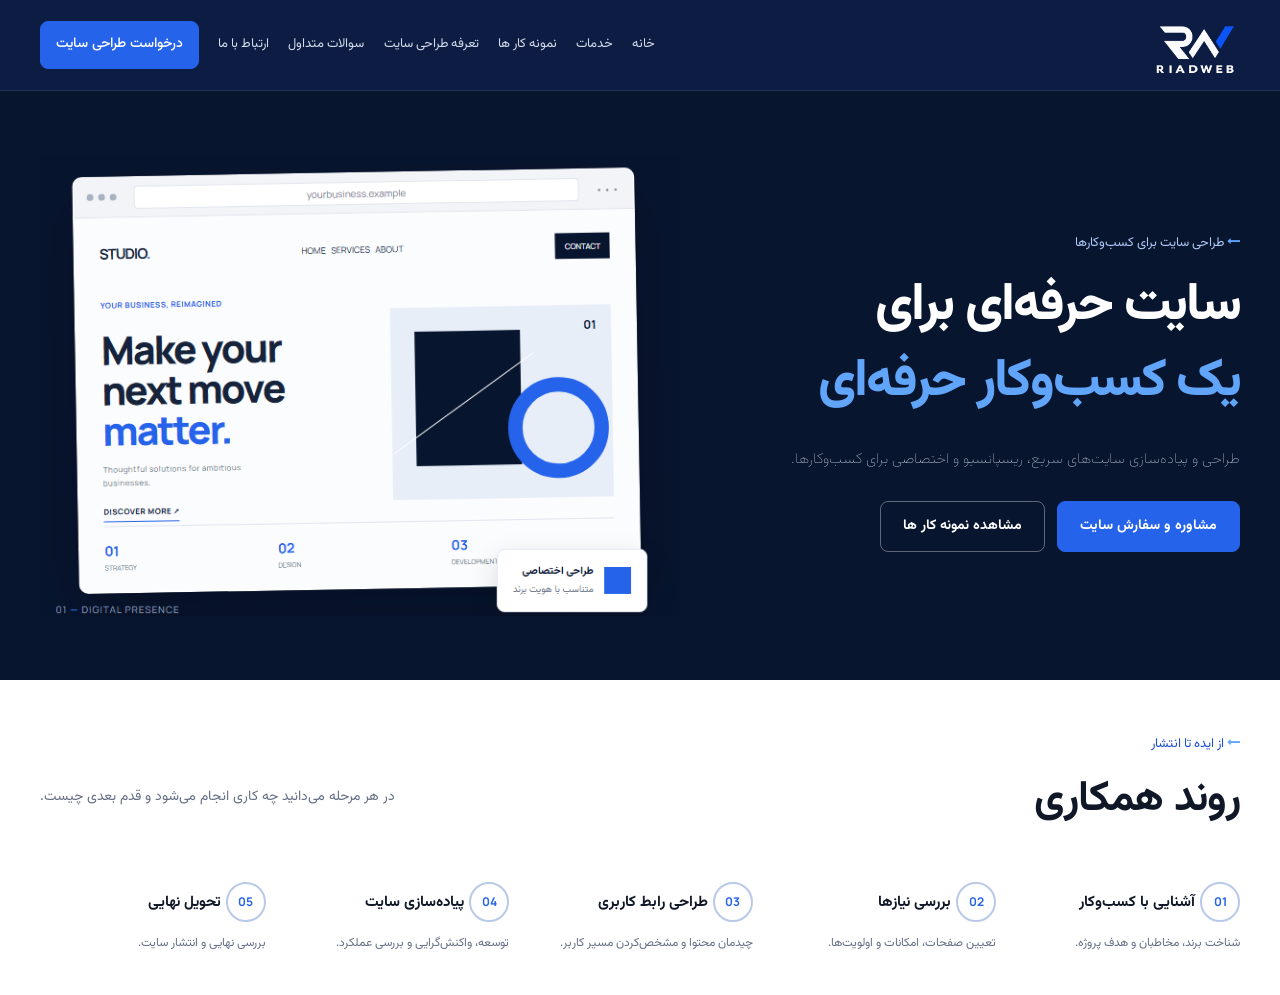
==== index.html @ d33c0766 "update project" ====
<!DOCTYPE html>
<html lang="fa" dir="rtl">

<head>
    <meta charset="UTF-8">
    <meta name="viewport" content="width=device-width, initial-scale=1.0">
    <meta name="theme-color" content="#08152F">
    <link rel="icon" type="image/png" href="images/LogoRiad.png">
    <title>طراحی سایت برای کسب‌وکارها | RIADWEB</title>
    <meta name="description"
        content="RIADWEB خدمات طراحی و پیاده‌سازی سایت‌های حرفه‌ای، سریع و ریسپانسیو برای کسب‌وکارها، متخصصان و برندهای محلی ارائه می‌دهد.">
    <meta name="robots" content="index,follow">
    <!-- <link rel="canonical" href="https://riadweb.ir/"> -->
    <meta property="og:type" content="website">
    <meta property="og:title" content="RIADWEB | طراحی سایت برای کسب‌وکارها">
    <meta property="og:description" content="سایت حرفه‌ای برای یک کسب‌وکار حرفه‌ای.">
    <!-- <meta property="og:url" content="https://riadweb.ir/"> -->
    <!-- icon -->
    <link rel="stylesheet" href="https://cdnjs.cloudflare.com/ajax/libs/font-awesome/4.7.0/css/font-awesome.min.css">
    <!-- font -->
    <link rel="preconnect" href="https://fonts.googleapis.com">
    <link rel="preconnect" href="https://fonts.gstatic.com" crossorigin>
    <link
        href="https://fonts.googleapis.com/css2?family=Manrope:wght@400;500;600;700;800&family=Vazirmatn:wght@400;500;600;700;800&display=swap"
        rel="stylesheet">

    <!-- local file -->
    <link rel="stylesheet" href="styles/style.css">
    <script src="js/script.js" defer></script>
</head>

<body>
    <!-- Start Header Section -->
    <header class="header">
        <section class="container header-inner">
            <article class="brand">
                <a href="#home">
                    <img src="images/LogoRiad.png" alt="لوگوی ریادوب">
                </a>
            </article>
            <button class="menu-toggle" type="button" aria-controls="primary-nav" aria-label="باز کردن منو"
                aria-expanded="true">
                <i class="fa fa-navicon"></i>
            </button>
            <nav class="primary-nav" id="primary-nav" aria-label="ناوبری اصلی">
                <a href="#home">خانه</a>
                <a href="#services">خدمات</a>
                <a href="#portfolio">نمونه کار ها</a>
                <a href="#plans">تعرفه طراحی سایت</a>
                <a href="#faq">سوالات متداول</a>
                <a href="#contact">ارتباط با ما</a>
                <a class="btn btn-primary" href="">درخواست طراحی سایت</a>
            </nav>
        </section>
    </header>
    <!-- End Header Section -->
    <!-- Start Main -->
    <main>
        <!-- Start Hero Section -->
        <section class="hero" id="home">
            <div class="container">
                <div class="hero-text">
                    <!-- eyebrow -->
                    <P class="eyebrow">
                        <i class="fa fa-long-arrow-left"></i>
                        طراحی سایت برای کسب‌وکارها
                    </P>
                    <h1>
                        سایت حرفه‌ای برای<br />
                        <span>یک کسب‌وکار حرفه‌ای</span>
                    </h1>
                    <h5>طراحی و پیاده‌سازی سایت‌های سریع، ریسپانسیو و اختصاصی برای کسب‌وکارها.</h5>
                    <div class="hero-btn">
                        <a href="" class="btn btn-primary">مشاوره و سفارش سایت</a>
                        <a href="" class="btn btn-outline">مشاهده نمونه کار ها</a>
                    </div>
                </div>
                <div class="hero-img">
                    <img src="images/simple_web.png" alt="نمونه صفحه وب">
                </div>
            </div>
        </section>
        <!-- End Hero Section -->
        <!-- Start Process Section -->
        <section class="process">
            <div class="container">
                <div class="section-heading">
                    <div>
                        <!-- eyebrow -->
                        <P class="eyebrow eyebrow-dark">
                            <i class="fa fa-long-arrow-left"></i>
                            از ایده تا انتشار
                        </P>
                        <h2>روند همکاری</h2>
                    </div>
                    <p>در هر مرحله می‌دانید چه کاری انجام می‌شود و قدم بعدی چیست.</p>
                </div>
                <ol class="process-list">
                    <li>
                        <div>
                            <span class="process-number">01</span>
                            <h3>آشنایی با کسب‌وکار</h3>
                        </div>
                        <p>شناخت برند، مخاطبان و هدف پروژه.</p>
                    </li>
                    <li>
                        <div>
                            <span class="process-number">02</span>
                            <h3>بررسی نیازها</h3>
                        </div>
                        <p>تعیین صفحات، امکانات و اولویت‌ها.</p>
                    </li>
                    <li>
                        <div>
                            <span class="process-number">03</span>
                            <h3>طراحی رابط کاربری</h3>
                        </div>
                        <p>چیدمان محتوا و مشخص‌کردن مسیر کاربر.</p>
                    </li>
                    <li>
                        <div>
                            <span class="process-number">04</span>
                            <h3>پیاده‌سازی سایت</h3>
                        </div>
                        <p>توسعه، واکنش‌گرایی و بررسی عملکرد.</p>
                    </li>
                    <li>
                        <div>
                            <span class="process-number">05</span>
                            <h3>تحویل نهایی</h3>
                        </div>
                        <p>بررسی نهایی و انتشار سایت.</p>
                    </li>
                </ol>
            </div>
        </section>
        <!-- End Process Section -->
    </main>
    <!-- End Main -->
</body>

</html>
---- styles/style.css ----
:root {
  --navy: #08152f;
  --navy-2: #0d1c42;
  --blue: #2563eb;
  --light-blue: #60a5fa;
  --dark-blue: #1d4ed8;
  --white: #ffffff;
  --text: #101828;
  --muted: #667085;
  --surface: #f6f8fc;
  --border-light: 1px solid rgba(255, 255, 255, 0.1);
  --radius-sm: 8px;
  --radius-md: 12px;
  --radius-lg: 16px;
  --space-1: 8px;
  --space-2: 16px;
  --space-3: 24px;
  --space-4: 32px;
  --space-5: 40px;
  --space-6: 48px;
  --space-7: 64px;
  --space-8: 80px;
  --container: 1200px;
  --font-fa: "Vazirmatn", Tahoma, sans-serif;
  --font-en: "Manrope", Arial, sans-serif;
}
* {
  box-sizing: border-box;
}
html {
  scroll-behavior: smooth;
  scroll-padding-top: 96px;
}
body {
  margin: 0;
  font-family: var(--font-fa);
  color: var(--text);
  background-color: var(--white);
  line-height: 1.8;
  -webkit-font-smoothing: antialiased;
}
button,
input,
textarea {
  font-family: var(--font-fa);
}
a {
  color: inherit;
  text-decoration: none;
}
.container {
  width: min(var(--container), calc(100% - 48px));
  margin-inline: auto;
}
.btn {
  display: inline-flex;
  align-items: center;
  justify-content: center;
  gap: 12px;
  padding: 12px 22px;
  font-size: 14px;
  font-weight: 700;
  border-radius: var(--radius-sm);

  cursor: pointer;
  transition: 0.2s ease;
}
.btn-primary {
  border: 1px solid var(--blue);
  background: var(--blue);
  color: var(--white);
}
.btn:hover {
  background: var(--dark-blue);
  border-color: var(--light-blue);
}
.btn-outline {
  color: white;
  background: transparent;
  border: 1px solid rgba(255, 255, 255, 0.35);
}
.btn-outline:hover {
  background: rgba(255, 255, 255, 0.08);
  border-color: var(--light-blue);
}
.eyebrow {
  color: #afc7f5;
  font-size: 13px;
}
.eyebrow-dark {
  color: var(--dark-blue);
}
.eyebrow i {
  color: var(--light-blue);
}
.section-heading {
  display: flex;
  flex-direction: column;

  align-items: flex-start;
  gap: 14px;
  margin-bottom: 30px;
}
.section-heading h2 {
  margin: 0;
  font-size: 32px;
  line-height: 1.5;
  letter-spacing: -0.7px;
}
.section-heading > p {
  font-size: 14px;
  padding: 0 0 7px;
  color: var(--muted);
  line-height: 2;
}

/* Start Header */
.header {
  width: 100%;
  position: sticky;
  top: 0;
  z-index: 1000;
  background-color: var(--navy-2);
  color: var(--white);
  backdrop-filter: blur(20px);
  min-height: 64px;
  text-align: center;
  border-bottom: var(--border-light);
}
.header-inner {
  min-height: inherit;
  display: flex;
  justify-content: space-between;
  align-items: center;
}
.brand img {
  display: block;
  max-height: 60px;
  width: auto;
}
.header-inner .btn {
  display: none;
}
.primary-nav {
  display: none;
  color: #d3dcec;
  font-size: 14px;
}

/* toggle btn */
.menu-toggle {
  background: transparent;
  border: none;
  color: var(--surface);
  cursor: pointer;
  font-size: 18px;
  transition: 0.2s ease;
}
.menu-toggle:hover {
  color: var(--light-blue);
}
/* End Header */

/* Start Hero */
.hero {
  background-color: var(--navy);
  overflow: hidden;
  padding: 40px 0;
}
.hero .container {
  display: block;
}
.hero-img img {
  display: none;
}
.hero-text {
  width: 100%;
  margin: auto;
}
.hero-text h1 {
  margin: 0;
  font-size: clamp(28px, 4.1vw, 60px);
  color: var(--white);
  line-height: 1.45;
  letter-spacing: -1.7px;
  font-weight: 800;
}
.hero-text h1 span {
  color: var(--light-blue);
}

.hero-text h5 {
  color: #d3dcec;
  font-weight: 100;
  font-size: 15px;
  line-height: 2;
}

.hero-btn {
  display: flex;
  flex-direction: column;
  width: 100%;
}
.hero-btn a {
  width: 100%;
  margin: 5px 0;
}
/* End Hero */

/* Start Process */
.process {
  padding: 40px 0;
}
.process-list {
  list-style: none;
  display: grid;
  margin: 0;
  padding: 0;
  grid-template-columns: 1fr;
  gap: 0;
}
.process-list li div{
  display: flex;
  align-items: baseline;
}
.process-list h3 {
  margin-right: 5px;
  font-size: 15px;
}
.process-list p {
  font-size: 12px;
  color: var(--muted);
  line-height: 2;
  margin: 0;
}
.process-number {
  display: grid;
  place-items: center;
  width: 40px;
  height: 40px;
  border: 2px solid #b9c9e8;
  color: var(--blue);
  font: 700 12px var(--font-en);
  background-color: var(--white);
  border-radius: 100%;
}

/* End Process */

/* Media */
@media (max-width: 767px) {
  .show-menu {
    position: absolute;
    display: flex;
    flex-direction: column;
    text-align: right;
    width: 100%;
    top: 100%;
    right: 0;
    background-color: var(--navy-2);
  }

  .show-menu a {
    border-bottom: var(--border-light);
    width: 100%;
    padding: 10px 20px;
  }
}
/* Small devices (portrait tablets and large phones, 600px and up) */
@media only screen and (min-width: 600px) {
  .section-heading {
    flex-direction: row;
    justify-content: space-between;
    align-items: end;
    gap: 40px;
    margin-bottom: 42px;
  }
  .section-heading h2 {
    font-size: clamp(30px, 3.3vw, 44px);
  }
  .header {
    min-height: 90px;
  }
  .brand img {
    max-height: 90px;
  }
  /* Hero */
  .hero .container {
    display: flex;
    flex-direction: column;
    justify-content: space-between;
    align-items: center;
  }
  .hero-text h1 {
    font-size: clamp(38px, 4.1vw, 60px);
  }
  /* Process */
  .process-list {
    grid-template-columns: repeat(2, 1fr);
    gap: 14px;
  }
}

/* Medium devices (landscape tablets, 768px and up) */
@media only screen and (min-width: 768px) {
  .menu-toggle {
    display: none;
  }
  .primary-nav {
    display: flex;
    align-items: center;
    position: static;
    gap: clamp(10px, 1.5vw, 28px);
    font-size: 13px;
  }
  .primary-nav a:hover {
    color: var(--white);
  }
  .header-inner .btn {
    display: inline;
    padding: 10px 15px;
    font-size: 14px;
    font-weight: 500;
    gap: 0;
  }
  /* Hero */
  .hero {
    padding: 64px 0;
  }
  .hero .container {
    display: flex;
    flex-direction: row;
    justify-content: space-between;
    align-items: center;
  }
  .hero-img img {
    display: flex;
    width: 50vw;
    margin: auto auto;
  }
  .hero-btn {
    display: flex;
    flex-direction: row;
    flex-wrap: nowrap;
    align-items: center;
    gap: 12px;
    width: fit-content;
  }
  .hero-btn a {
    margin: auto;
    white-space: nowrap;
  }
  /* Process */
  .process-list {
    grid-template-columns: repeat(3, 1fr);
    gap: 16px;
  }
}

/* Large devices (laptops/desktops, 992px and up) */
@media only screen and (min-width: 992px) {
    /* Process */
  .process-list {
    grid-template-columns: repeat(5, 1fr);
    gap: 18px;
  }
}

/* Extra large devices (large laptops and desktops, 1200px and up) */
@media only screen and (min-width: 1200px) {
}
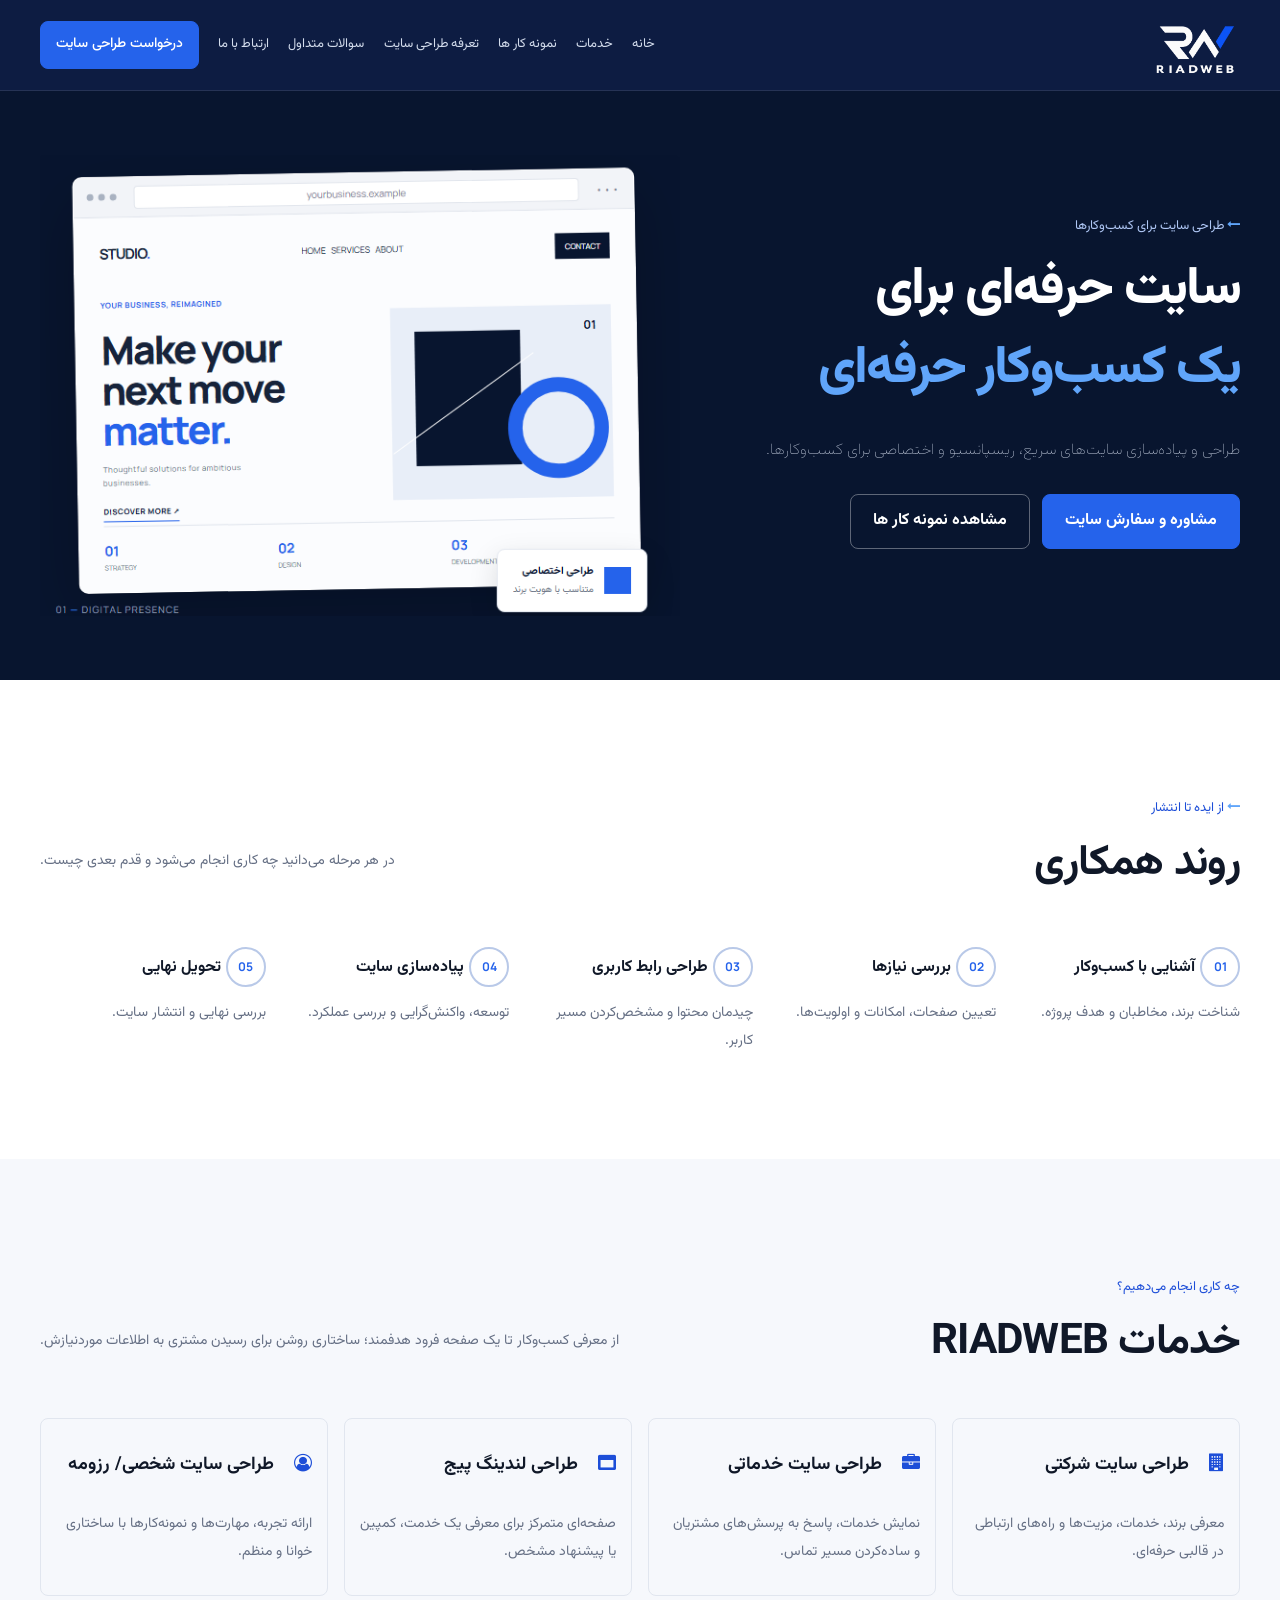
==== commit 904f3589: "add services section" ====
--- a/index.html
+++ b/index.html
@@ -82,7 +82,7 @@
         </section>
         <!-- End Hero Section -->
         <!-- Start Process Section -->
-        <section class="process">
+        <section class="process section-pad">
             <div class="container">
                 <div class="section-heading">
                     <div>
@@ -135,6 +135,54 @@
             </div>
         </section>
         <!-- End Process Section -->
+        <!-- Start Services Section -->
+        <section class="services section-pad">
+            <div class="container">
+                <div class="section-heading">
+                    <div>
+                        <!-- eyebrow -->
+                        <P class="eyebrow eyebrow-dark">
+                            چه کاری انجام می‌دهیم؟
+                        </P>
+                        <h2>خدمات RIADWEB</h2>
+                    </div>
+                    <p>از معرفی کسب‌وکار تا یک صفحه فرود هدفمند؛ ساختاری روشن برای رسیدن مشتری به اطلاعات موردنیازش.</p>
+                </div>
+                <div class="services-grid">
+                    <a href="" class="services-card">
+                        <div class="card-header">
+                            <i class="fa fa-building"></i>
+                            <h3>طراحی سایت شرکتی</h3>
+                        </div>
+                        <p>معرفی برند، خدمات، مزیت‌ها و راه‌های ارتباطی در قالبی حرفه‌ای.</p>
+                    </a>
+                    <a href="" class="services-card">
+                        <div class="card-header">
+                            <i class="fa fa-briefcase"></i>
+                            <h3>طراحی سایت خدماتی</h3>
+                        </div>
+                        <p>نمایش خدمات، پاسخ به پرسش‌های مشتریان و ساده‌کردن مسیر تماس.</p>
+                    </a>
+                    <a href="" class="services-card">
+                        <div class="card-header">
+                            <i class="fa fa-window-maximize"></i>
+                            <h3>طراحی لندینگ پیج</h3>
+                        </div>
+                        <p>صفحه‌ای متمرکز برای معرفی یک خدمت، کمپین یا پیشنهاد مشخص.</p>
+                    </a>
+                    <a href="" class="services-card">
+                        <div class="card-header">
+                            <i class="fa fa-user-circle-o"></i>
+                            <h3>طراحی سایت شخصی/ رزومه</h3>
+                        </div>
+                        <p>ارائه تجربه، مهارت‌ها و نمونه‌کارها با ساختاری خوانا و منظم.</p>
+                    </a>
+                </div>
+            </div>
+        </section>
+        <!-- End Services Section -->
+
+
     </main>
     <!-- End Main -->
 </body>
--- a/styles/style.css
+++ b/styles/style.css
@@ -56,12 +56,10 @@
   display: inline-flex;
   align-items: center;
   justify-content: center;
-  gap: 12px;
   padding: 12px 22px;
-  font-size: 14px;
+  font-size: 16px;
   font-weight: 700;
   border-radius: var(--radius-sm);
-
   cursor: pointer;
   transition: 0.2s ease;
 }
@@ -112,6 +110,9 @@
   padding: 0 0 7px;
   color: var(--muted);
   line-height: 2;
+}
+.section-pad {
+  padding-block: 60px;
 }
 
 /* Start Header */
@@ -123,7 +124,7 @@
   background-color: var(--navy-2);
   color: var(--white);
   backdrop-filter: blur(20px);
-  min-height: 64px;
+  min-height: 80px;
   text-align: center;
   border-bottom: var(--border-light);
 }
@@ -135,7 +136,7 @@
 }
 .brand img {
   display: block;
-  max-height: 60px;
+  max-height: 80px;
   width: auto;
 }
 .header-inner .btn {
@@ -144,7 +145,7 @@
 .primary-nav {
   display: none;
   color: #d3dcec;
-  font-size: 14px;
+  font-size: 16px;
 }
 
 /* toggle btn */
@@ -165,7 +166,7 @@
 .hero {
   background-color: var(--navy);
   overflow: hidden;
-  padding: 40px 0;
+  padding: 60px 0;
 }
 .hero .container {
   display: block;
@@ -178,10 +179,10 @@
   margin: auto;
 }
 .hero-text h1 {
-  margin: 0;
-  font-size: clamp(28px, 4.1vw, 60px);
+  margin: 5px 0;
+  font-size: clamp(34px, 4.1vw, 62px);
   color: var(--white);
-  line-height: 1.45;
+  line-height: 1.5;
   letter-spacing: -1.7px;
   font-weight: 800;
 }
@@ -192,18 +193,19 @@
 .hero-text h5 {
   color: #d3dcec;
   font-weight: 100;
-  font-size: 15px;
+  font-size: 16px;
   line-height: 2;
 }
 
 .hero-btn {
   display: flex;
   flex-direction: column;
+  gap: 16px;
   width: 100%;
+  margin: 20px 0;
 }
 .hero-btn a {
   width: 100%;
-  margin: 5px 0;
 }
 /* End Hero */
 
@@ -219,16 +221,16 @@
   grid-template-columns: 1fr;
   gap: 0;
 }
-.process-list li div{
+.process-list li div {
   display: flex;
   align-items: baseline;
 }
 .process-list h3 {
   margin-right: 5px;
-  font-size: 15px;
+  font-size: 16px;
 }
 .process-list p {
-  font-size: 12px;
+  font-size: 14px;
   color: var(--muted);
   line-height: 2;
   margin: 0;
@@ -244,8 +246,49 @@
   background-color: var(--white);
   border-radius: 100%;
 }
-
 /* End Process */
+
+/* Start Services */
+.services {
+  background: var(--surface);
+}
+.services-grid {
+  display: grid;
+  grid-template-columns: repeat(1, 1fr);
+  gap: 15px 0;
+}
+.services-card {
+  display: flex;
+  flex-direction: column;
+  padding: 15px;
+  border: 1px solid #e1e6ef;
+  border-radius: var(--radius-sm);
+  transition: .2s;
+}
+.services-card:hover{
+  background-color: var(--white);
+  margin-top: -10px;
+}
+.card-header{
+  display: flex;
+  align-items: baseline;
+}
+.card-header h3 {
+  margin: 15px 10px;
+  font-size: 18px;
+}
+.card-header i{
+  font-size: 18px;
+  color: var(--dark-blue);
+  margin-left: 10px;
+}
+.services-grid p{
+  color: var(--muted);
+  font-size: 14px;
+  line-height: 2;
+}
+
+/* End Services */
 
 /* Media */
 @media (max-width: 767px) {
@@ -299,10 +342,20 @@
     grid-template-columns: repeat(2, 1fr);
     gap: 14px;
   }
+  /* Services */
+  .services-grid {
+    display: grid;
+    grid-template-columns: repeat(2, 1fr);
+    gap: 14px;
+  }
 }
 
 /* Medium devices (landscape tablets, 768px and up) */
 @media only screen and (min-width: 768px) {
+  .section-pad {
+    padding-block: 76px;
+  }
+  /* Header */
   .menu-toggle {
     display: none;
   }
@@ -355,11 +408,21 @@
     grid-template-columns: repeat(3, 1fr);
     gap: 16px;
   }
+
+  /* Services */
+  .services-grid {
+    display: grid;
+    grid-template-columns: repeat(4, 1fr);
+    gap: 16px;
+  }
 }
 
 /* Large devices (laptops/desktops, 992px and up) */
 @media only screen and (min-width: 992px) {
-    /* Process */
+  .section-pad {
+    padding-block: 104px;
+  }
+  /* Process */
   .process-list {
     grid-template-columns: repeat(5, 1fr);
     gap: 18px;
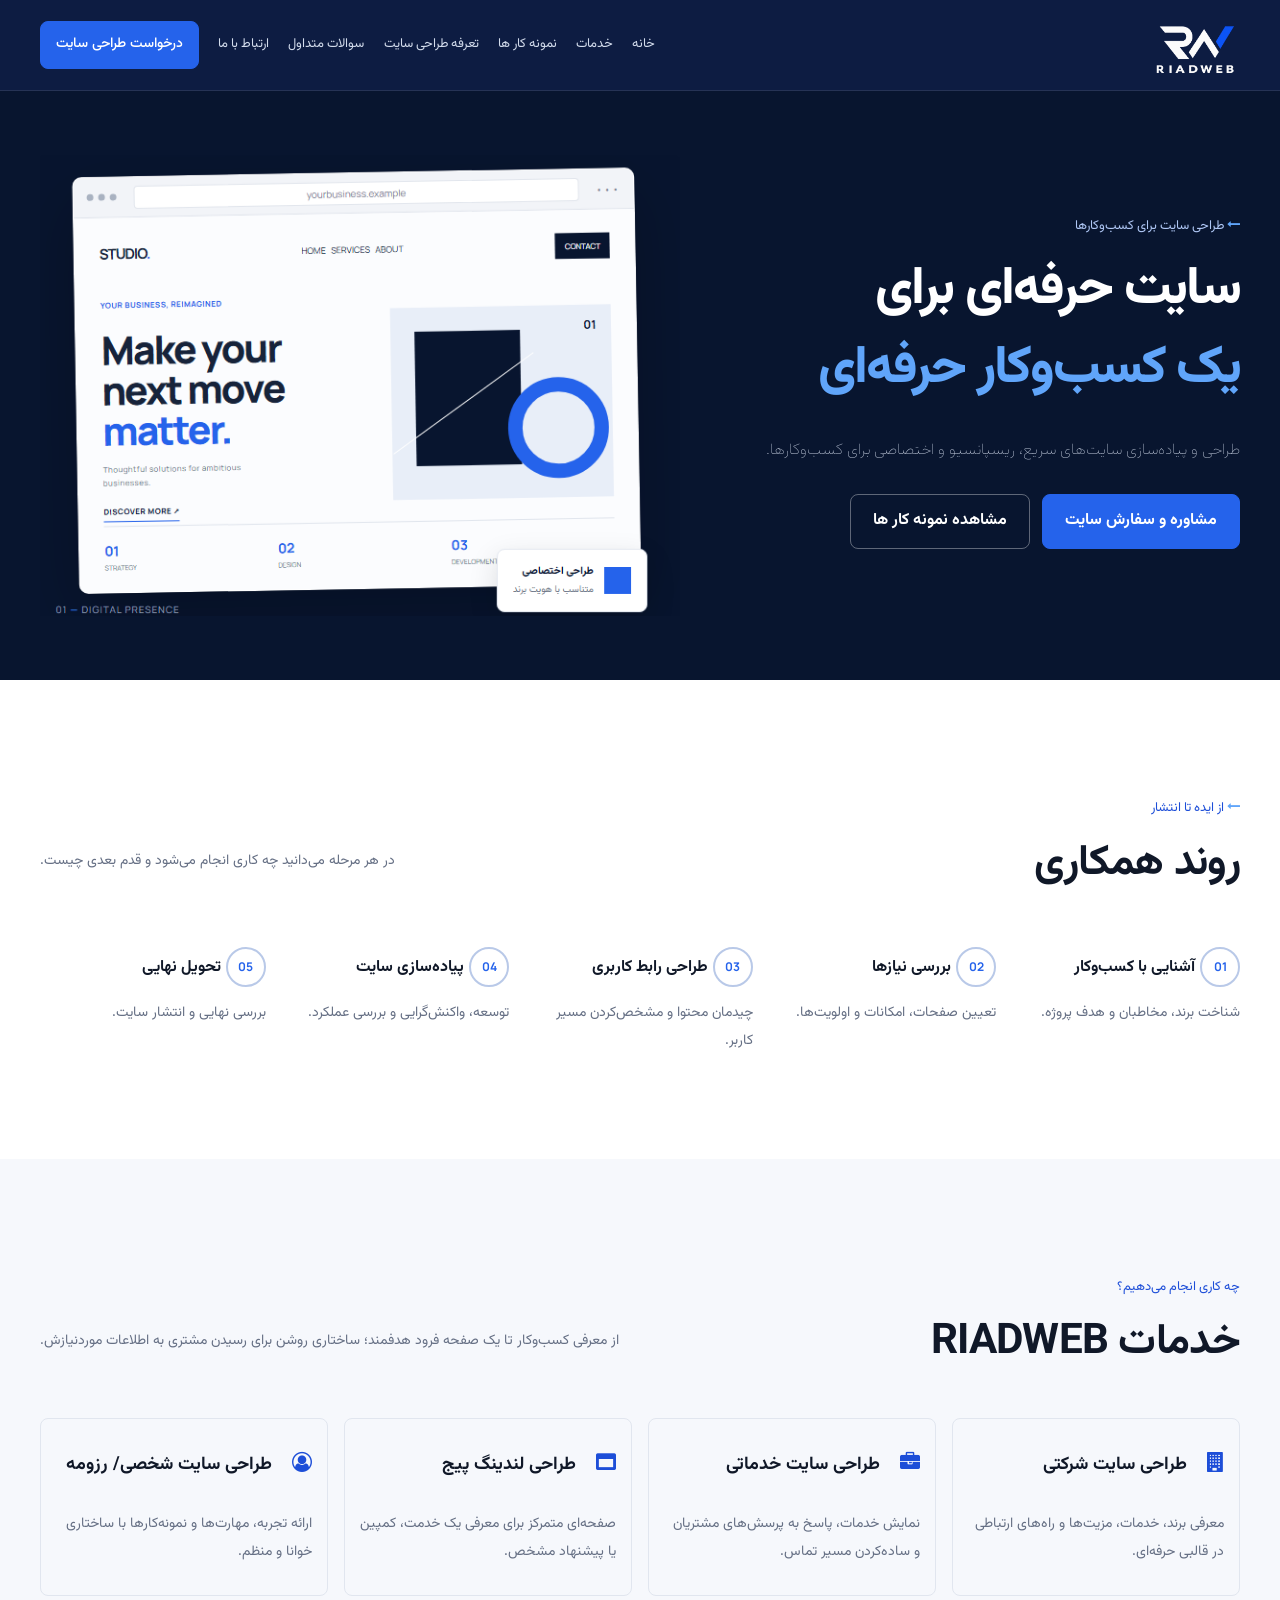
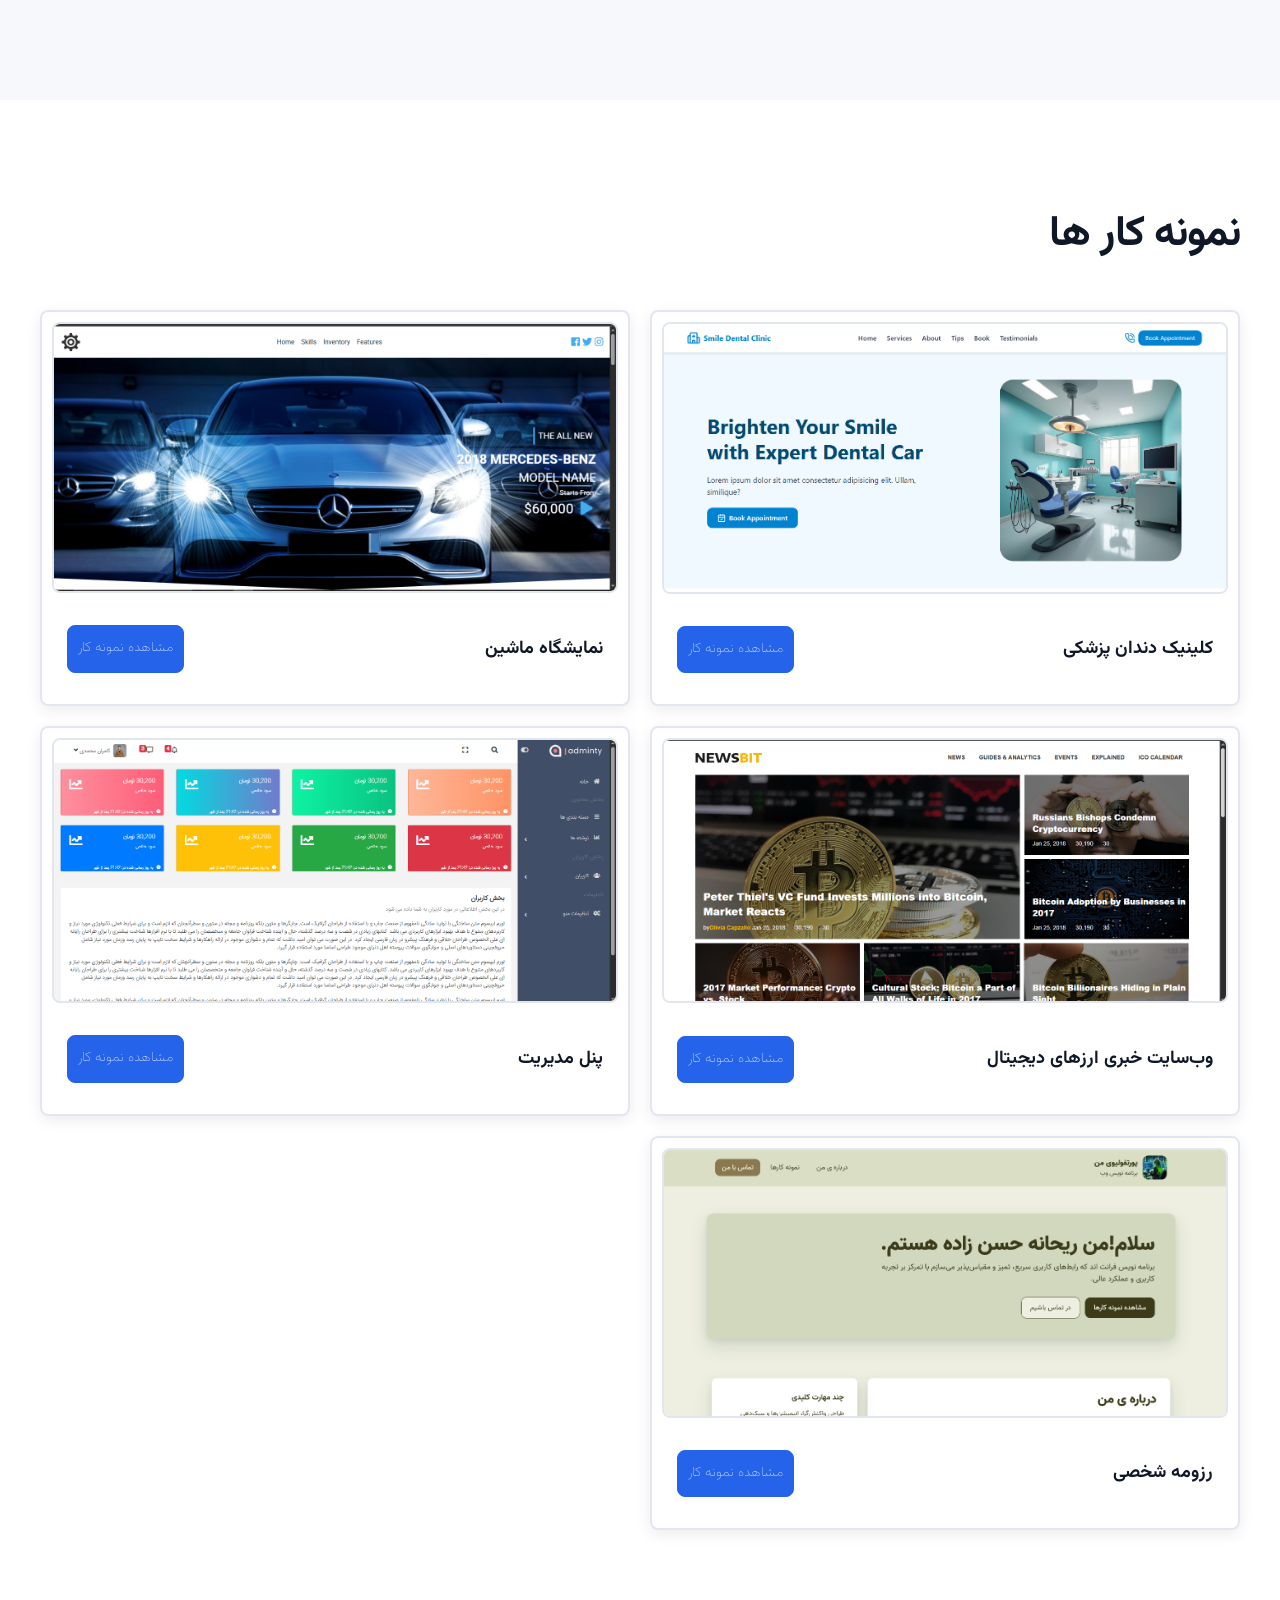
==== commit 18325826: "add portfolio section" ====
--- a/index.html
+++ b/index.html
@@ -30,6 +30,8 @@
 </head>
 
 <body>
+    <!-- request btn -->
+    <a href="" class="btn-primary btn request-btn">درخواست طراحی سایت</a>
     <!-- Start Header Section -->
     <header class="header">
         <section class="container header-inner">
@@ -136,7 +138,7 @@
         </section>
         <!-- End Process Section -->
         <!-- Start Services Section -->
-        <section class="services section-pad">
+        <section class="services section-pad" id="services">
             <div class="container">
                 <div class="section-heading">
                     <div>
@@ -182,7 +184,83 @@
         </section>
         <!-- End Services Section -->
 
-
+        <!-- Start Portfolio Section -->
+        <section class="portfolio section-pad" id="portfolio">
+            <div class="container">
+                <div class="section-heading">
+                    <h2>نمونه کار ها</h2>
+                </div>
+                <div class="portfolio-grid">
+                    <!-- Project Article -->
+                    <article class="project">
+                        <picture>
+                            <source media="(min-width: 600px)" srcset="images/dental-clinic-react.png">
+                            <img src="images/dentalsm.png" alt="نمونه کار کلینیک دندان پزشکی">
+                        </picture>
+                        <div class="project-footer">
+                            <h3>کلینیک دندان پزشکی</h3>
+                            <a href="https://m-reyhaneh-m.github.io/dental-clinic-react/" target="_blank"
+                                class="btn btn-primary">مشاهده نمونه
+                                کار</a>
+                        </div>
+                    </article>
+                    <!-- Project Article -->
+                    <article class="project">
+                        <picture>
+                            <source media="(min-width: 600px)" srcset="images/carshopmd.png">
+                            <img src="images/carshopsm.png" alt="نمونه کار نمایشگاه ماشین">
+                        </picture>
+                        <div class="project-footer">
+                            <h3>نمایشگاه ماشین</h3>
+                            <a href="https://m-reyhaneh-m.github.io/portfolio.github.io/projects/car-shop/index.html"
+                                target="_blank" class="btn btn-primary">مشاهده نمونه
+                                کار</a>
+                        </div>
+                    </article>
+                    <!-- Project Article -->
+                    <article class="project">
+                        <picture>
+                            <source media="(min-width: 600px)" srcset="images/cryptomd.png">
+                            <img src="images/cryptosm.png" alt="نمونه کار وب‌سایت خبری ارزهای دیجیتال">
+                        </picture>
+                        <div class="project-footer">
+                            <h3>وب‌سایت خبری ارزهای دیجیتال</h3>
+                            <a href="https://m-reyhaneh-m.github.io/portfolio.github.io/projects/second-project/index.html"
+                                target="_blank" class="btn btn-primary">مشاهده نمونه
+                                کار</a>
+                        </div>
+                    </article>
+
+                    <!-- Project Article -->
+                    <article class="project">
+                        <picture>
+                            <source media="(min-width: 600px)" srcset="images/adminpanelmd.png">
+                            <img src="images/adminpanelsm.png" alt="نمونه کار پنل مدیریت">
+                        </picture>
+                        <div class="project-footer">
+                            <h3>پنل مدیریت</h3>
+                            <a href="https://m-reyhaneh-m.github.io/portfolio.github.io/projects/admin-panel/index.html"
+                                target="_blank" class="btn btn-primary">مشاهده نمونه
+                                کار</a>
+                        </div>
+                    </article>
+                    <!-- Project Article -->
+                    <article class="project">
+                        <picture>
+                            <source media="(min-width: 600px)" srcset="images/portfoliomd.png">
+                            <img src="images/portfoliosm.png" alt="نمونه کار رزومه شخصی">
+                        </picture>
+                        <div class="project-footer">
+                            <h3>رزومه شخصی</h3>
+                            <a href="https://m-reyhaneh-m.github.io/portfolio.github.io/" target="_blank"
+                                class="btn btn-primary">مشاهده نمونه
+                                کار</a>
+                        </div>
+                    </article>
+                </div>
+            </div>
+        </section>
+        <!-- End Portfolio Section -->
     </main>
     <!-- End Main -->
 </body>
--- a/styles/style.css
+++ b/styles/style.css
@@ -38,6 +38,7 @@
   background-color: var(--white);
   line-height: 1.8;
   -webkit-font-smoothing: antialiased;
+  position: relative;
 }
 button,
 input,
@@ -113,6 +114,17 @@
 }
 .section-pad {
   padding-block: 60px;
+}
+
+/* request btn */
+.request-btn {
+  position: fixed;
+  bottom: 30px;
+  left: 30px;
+  font-size: 12px;
+  padding: 5px 10px;
+  font-weight: 100;
+  z-index: 1000;
 }
 
 /* Start Header */
@@ -263,13 +275,17 @@
   padding: 15px;
   border: 1px solid #e1e6ef;
   border-radius: var(--radius-sm);
-  transition: .2s;
-}
-.services-card:hover{
+  transition: 0.2s;
+  transition:
+    transform 0.25s ease,
+    box-shadow 0.25s ease;
+}
+.services-card:hover {
   background-color: var(--white);
-  margin-top: -10px;
-}
-.card-header{
+  transform: translateY(-4px);
+  box-shadow: 0 16px 40px rgba(20, 60, 44, 0.14);
+}
+.card-header {
   display: flex;
   align-items: baseline;
 }
@@ -277,18 +293,63 @@
   margin: 15px 10px;
   font-size: 18px;
 }
-.card-header i{
-  font-size: 18px;
+.card-header i {
+  font-size: 20px;
   color: var(--dark-blue);
   margin-left: 10px;
 }
-.services-grid p{
+.services-grid p {
   color: var(--muted);
   font-size: 14px;
   line-height: 2;
 }
-
 /* End Services */
+
+/* Start Portfolio */
+.portfolio-grid {
+  display: grid;
+  grid-template-columns: repeat(1, 1fr);
+  gap: 20px;
+}
+.project {
+  overflow: hidden;
+  padding: 10px;
+  border: 2px solid #e1e6ef;
+  border-radius: var(--radius-sm);
+  box-shadow: 0 4px 15px rgba(0, 0, 0, 0.08);
+  transition:
+    transform 0.25s ease,
+    box-shadow 0.25s ease;
+}
+.project:hover {
+  transform: translateY(-4px);
+  box-shadow: 0 16px 40px rgba(20, 60, 44, 0.14);
+}
+.project img {
+  width: 100%;
+  border: 2px solid #e1e6ef;
+  border-radius: var(--radius-sm);
+  max-height: 500px;
+}
+.project-footer {
+  padding: 10px 15px;
+  display: flex;
+  justify-content: space-between;
+  align-items: center;
+}
+.project-footer h3 {
+  font-size: 16px;
+  max-width: 50%;
+}
+.project-footer a {
+  font-size: 12px;
+  padding: 5px;
+  font-weight: 100;
+  text-align: center;
+  max-width: 50%;
+}
+
+/* End Portfolio */
 
 /* Media */
 @media (max-width: 767px) {
@@ -348,12 +409,24 @@
     grid-template-columns: repeat(2, 1fr);
     gap: 14px;
   }
+
+  /* Portfolio */
+  .project-footer h3 {
+    font-size: 18px;
+  }
+  .project-footer a {
+    font-size: 14px;
+    padding: 10px;
+  }
 }
 
 /* Medium devices (landscape tablets, 768px and up) */
 @media only screen and (min-width: 768px) {
   .section-pad {
     padding-block: 76px;
+  }
+  .request-btn {
+    display: none;
   }
   /* Header */
   .menu-toggle {
@@ -415,6 +488,13 @@
     grid-template-columns: repeat(4, 1fr);
     gap: 16px;
   }
+
+  /* Start Portfolio */
+  .portfolio-grid {
+    display: grid;
+    grid-template-columns: repeat(2, 1fr);
+    gap: 20px;
+  }
 }
 
 /* Large devices (laptops/desktops, 992px and up) */
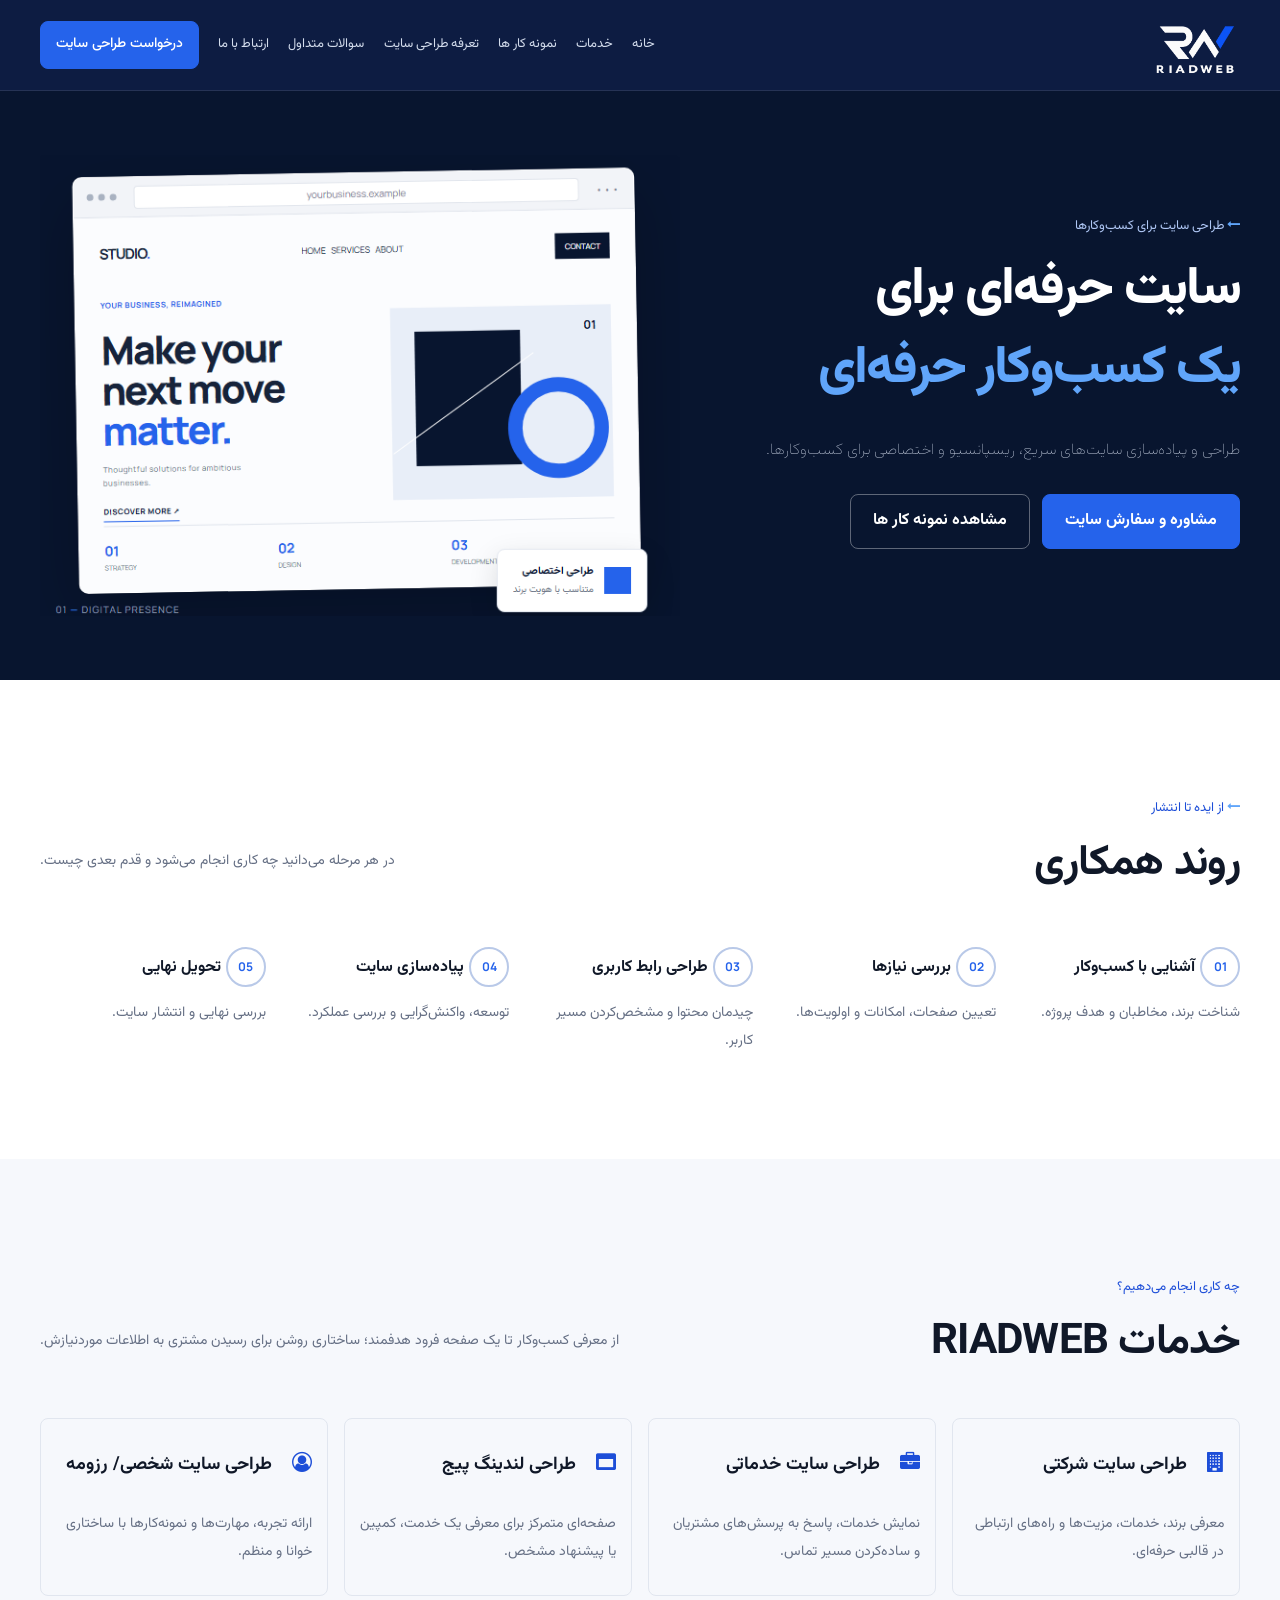
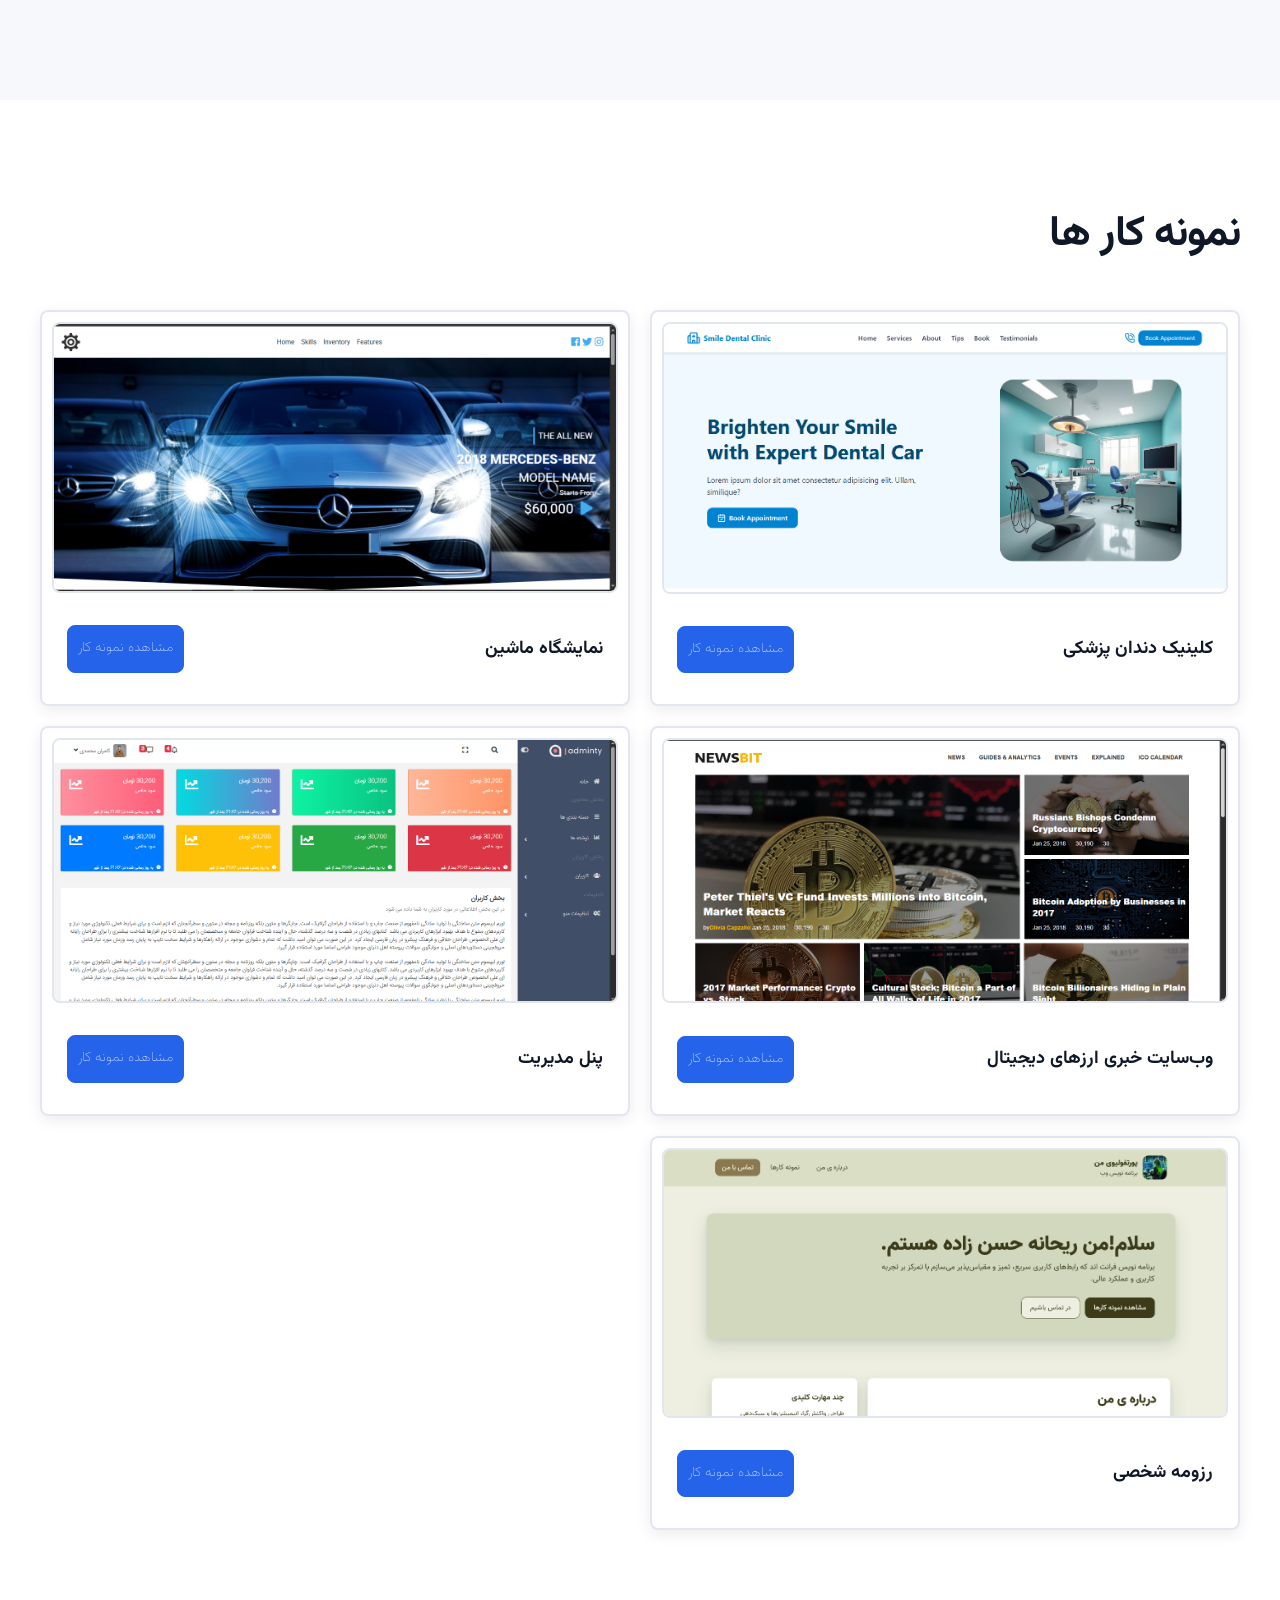
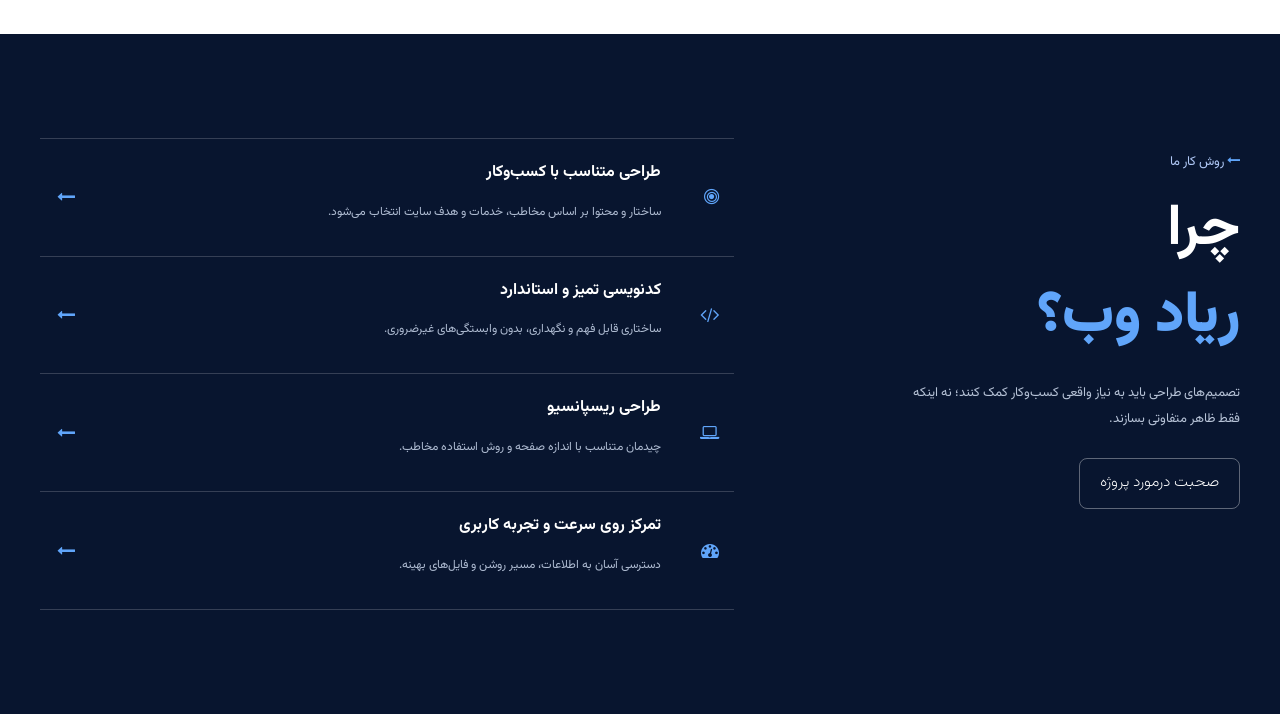
==== commit 8f2a3298: "add why section" ====
--- a/index.html
+++ b/index.html
@@ -261,6 +261,58 @@
             </div>
         </section>
         <!-- End Portfolio Section -->
+
+        <!-- Start Why Section -->
+        <div class="why-section section-pad">
+            <div class="container why-layout">
+                <div class="why-title">
+                    <!-- eyebrow -->
+                    <P class="eyebrow">
+                        <i class="fa fa-long-arrow-left"></i>
+                        روش کار ما
+                    </P>
+                    <h2>چرا <br> <span>ریاد وب؟</span></h2>
+                    <p>تصمیم‌های طراحی باید به نیاز واقعی کسب‌وکار کمک کنند؛ نه اینکه فقط ظاهر متفاوتی بسازند.</p>
+                    <a href="" class="btn btn-outline">صحبت درمورد پروژه</a>
+                </div>
+                <div class="why-list">
+                    <article>
+                        <i class="fa fa-bullseye"></i>
+                        <div>
+                            <h3>طراحی متناسب با کسب‌وکار</h3>
+                            <p>ساختار و محتوا بر اساس مخاطب، خدمات و هدف سایت انتخاب می‌شود.</p>
+                        </div>
+                        <i class="fa fa-long-arrow-left"></i>
+                    </article>
+                    <article>
+                        <i class="fa fa-code"></i>
+                        <div>
+                            <h3>کدنویسی تمیز و استاندارد</h3>
+                            <p>ساختاری قابل فهم و نگهداری، بدون وابستگی‌های غیرضروری.</p>
+                        </div>
+                        <i class="fa fa-long-arrow-left"></i>
+                    </article>
+                    <article>
+                        <i class="fa fa-laptop"></i>
+                        <div>
+                            <h3>طراحی ریسپانسیو</h3>
+                            <p>چیدمان متناسب با اندازه صفحه و روش استفاده مخاطب.</p>
+                        </div>
+                        <i class="fa fa-long-arrow-left"></i>
+                    </article>
+                    <article>
+                        <i class="fa fa-tachometer"></i>
+                        <div>
+                            <h3>تمرکز روی سرعت و تجربه کاربری</h3>
+                            <p>دسترسی آسان به اطلاعات، مسیر روشن و فایل‌های بهینه.</p>
+                        </div>
+                        <i class="fa fa-long-arrow-left"></i>
+                    </article>
+                </div>
+            </div>
+        </div>
+        <!-- End Why Section -->
+
     </main>
     <!-- End Main -->
 </body>
--- a/styles/style.css
+++ b/styles/style.css
@@ -351,6 +351,69 @@
 
 /* End Portfolio */
 
+/* Start Why Section */
+.why-section {
+  background-color: var(--navy);
+  color: var(--white);
+}
+.why-layout {
+  display: grid;
+  grid-template-columns: 1fr;
+  gap: 40px;
+}
+.why-title h2 {
+  font-size: clamp(40px, 4.5vw, 60px);
+  margin: 0;
+  line-height: 1.5;
+}
+.why-title h2 span {
+  margin-right: 0;
+  color: var(--light-blue);
+  font-weight: 900;
+}
+.why-title h2 br {
+  display: none;
+}
+.why-title > p:not(.eyebrow) {
+  color: #b7c3d7;
+  max-width: 340px;
+  font-size: 13px;
+  line-height: 2;
+  margin: 20px 0 26px;
+}
+.why-title a {
+  font-weight: 200;
+  padding: 10px 20px;
+}
+
+.why-list {
+  border-top: 1px solid rgba(255, 255, 255, 0.18);
+}
+
+.why-list article {
+  display: grid;
+  align-items: center;
+  grid-template-columns: 28px 1fr 15px;
+  gap: 15px;
+  border-bottom: 1px solid rgba(255, 255, 255, 0.18);
+  padding: 20px 15px;
+}
+.why-list article h3 {
+  font-size: 14px;
+  margin: 0 0 5px;
+}
+.why-list article i {
+  color: var(--light-blue);
+  font-size: 18px;
+}
+.why-list article p {
+  color: #aebbd1;
+  font-size: 12px;
+  line-height: 2;
+}
+
+/* End Why Section */
+
 /* Media */
 @media (max-width: 767px) {
   .show-menu {
@@ -418,6 +481,15 @@
     font-size: 14px;
     padding: 10px;
   }
+
+  /* Why Section */
+  .why-list article {
+    grid-template-columns: 40px 1fr 20px;
+    gap: 18px;
+  }
+  .why-list article h3 {
+    font-size: 16px;
+  }
 }
 
 /* Medium devices (landscape tablets, 768px and up) */
@@ -489,12 +561,21 @@
     gap: 16px;
   }
 
-  /* Start Portfolio */
+  /* Portfolio */
   .portfolio-grid {
     display: grid;
     grid-template-columns: repeat(2, 1fr);
     gap: 20px;
   }
+
+  /* Why Section */
+  .why-layout {
+    grid-template-columns: 0.75fr 1.25fr;
+    gap: 90px;
+  }
+  .why-title h2 br {
+    display: block;
+  }
 }
 
 /* Large devices (laptops/desktops, 992px and up) */
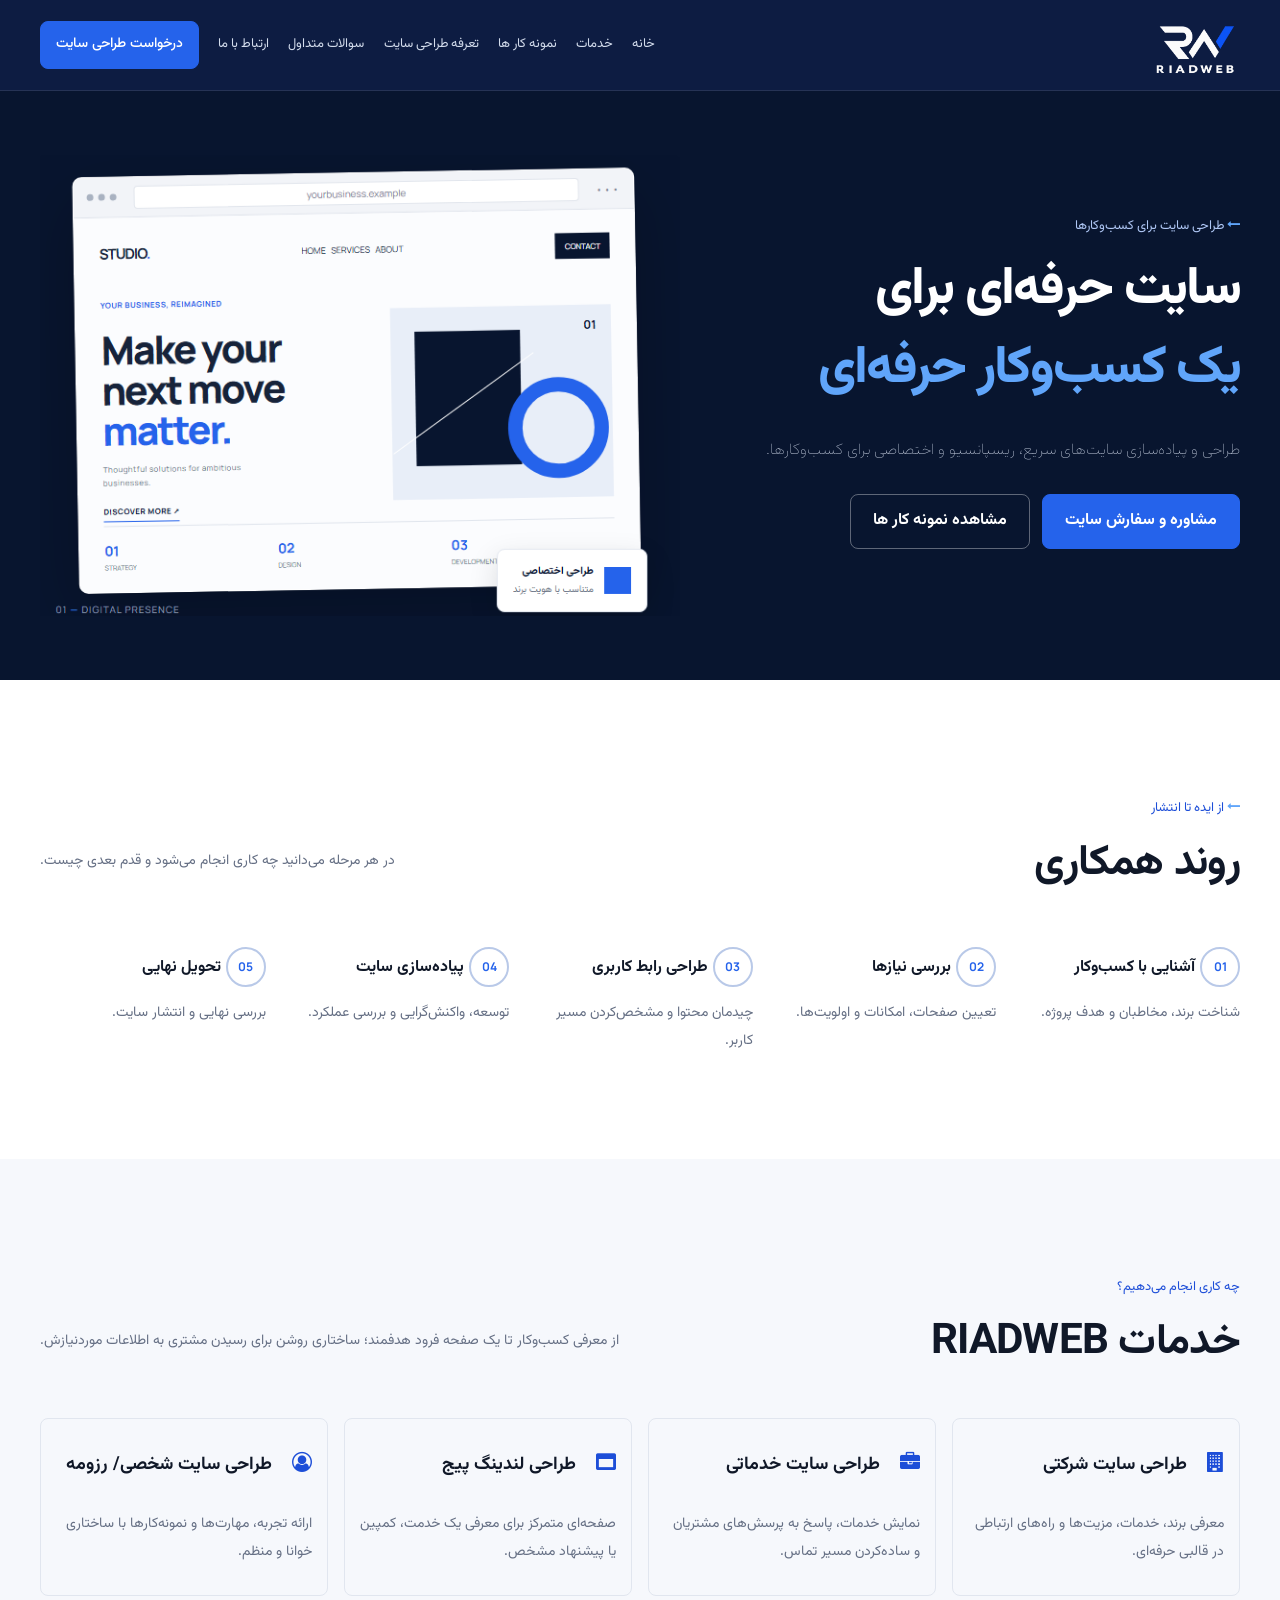
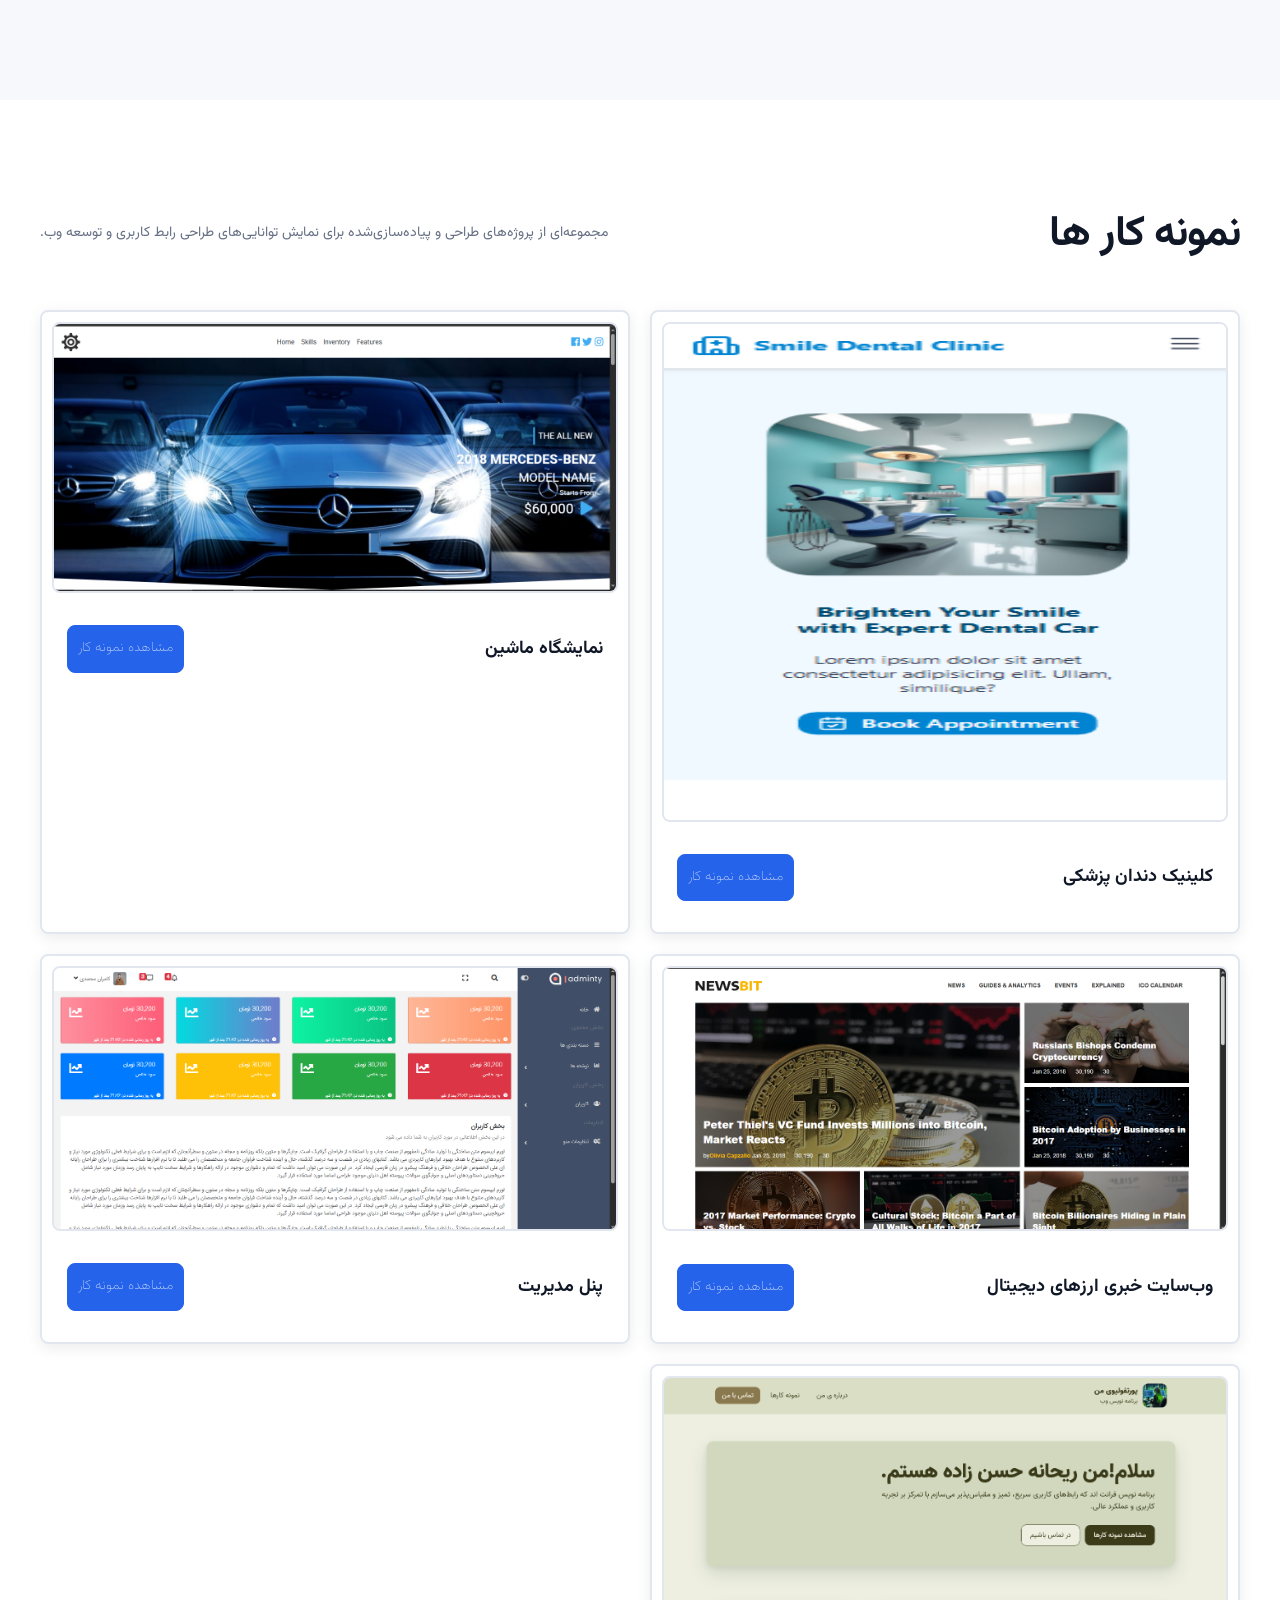
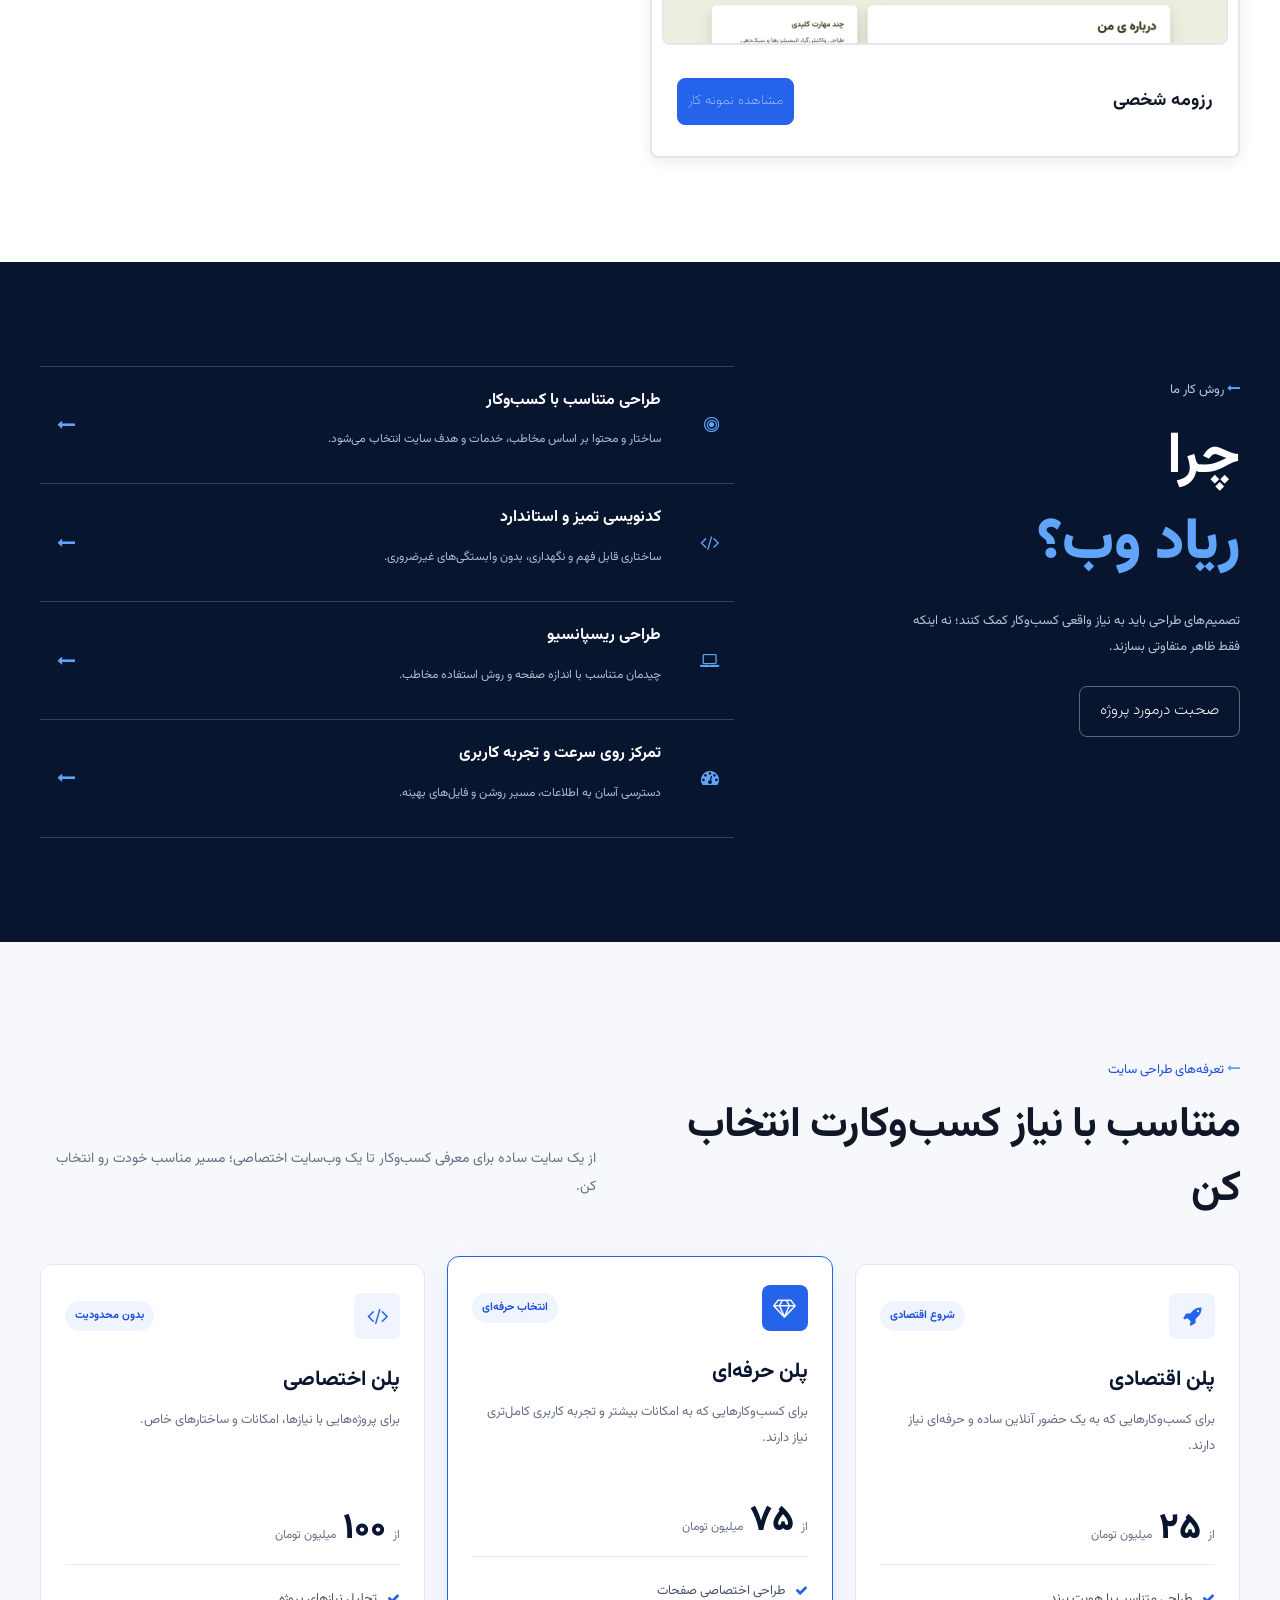
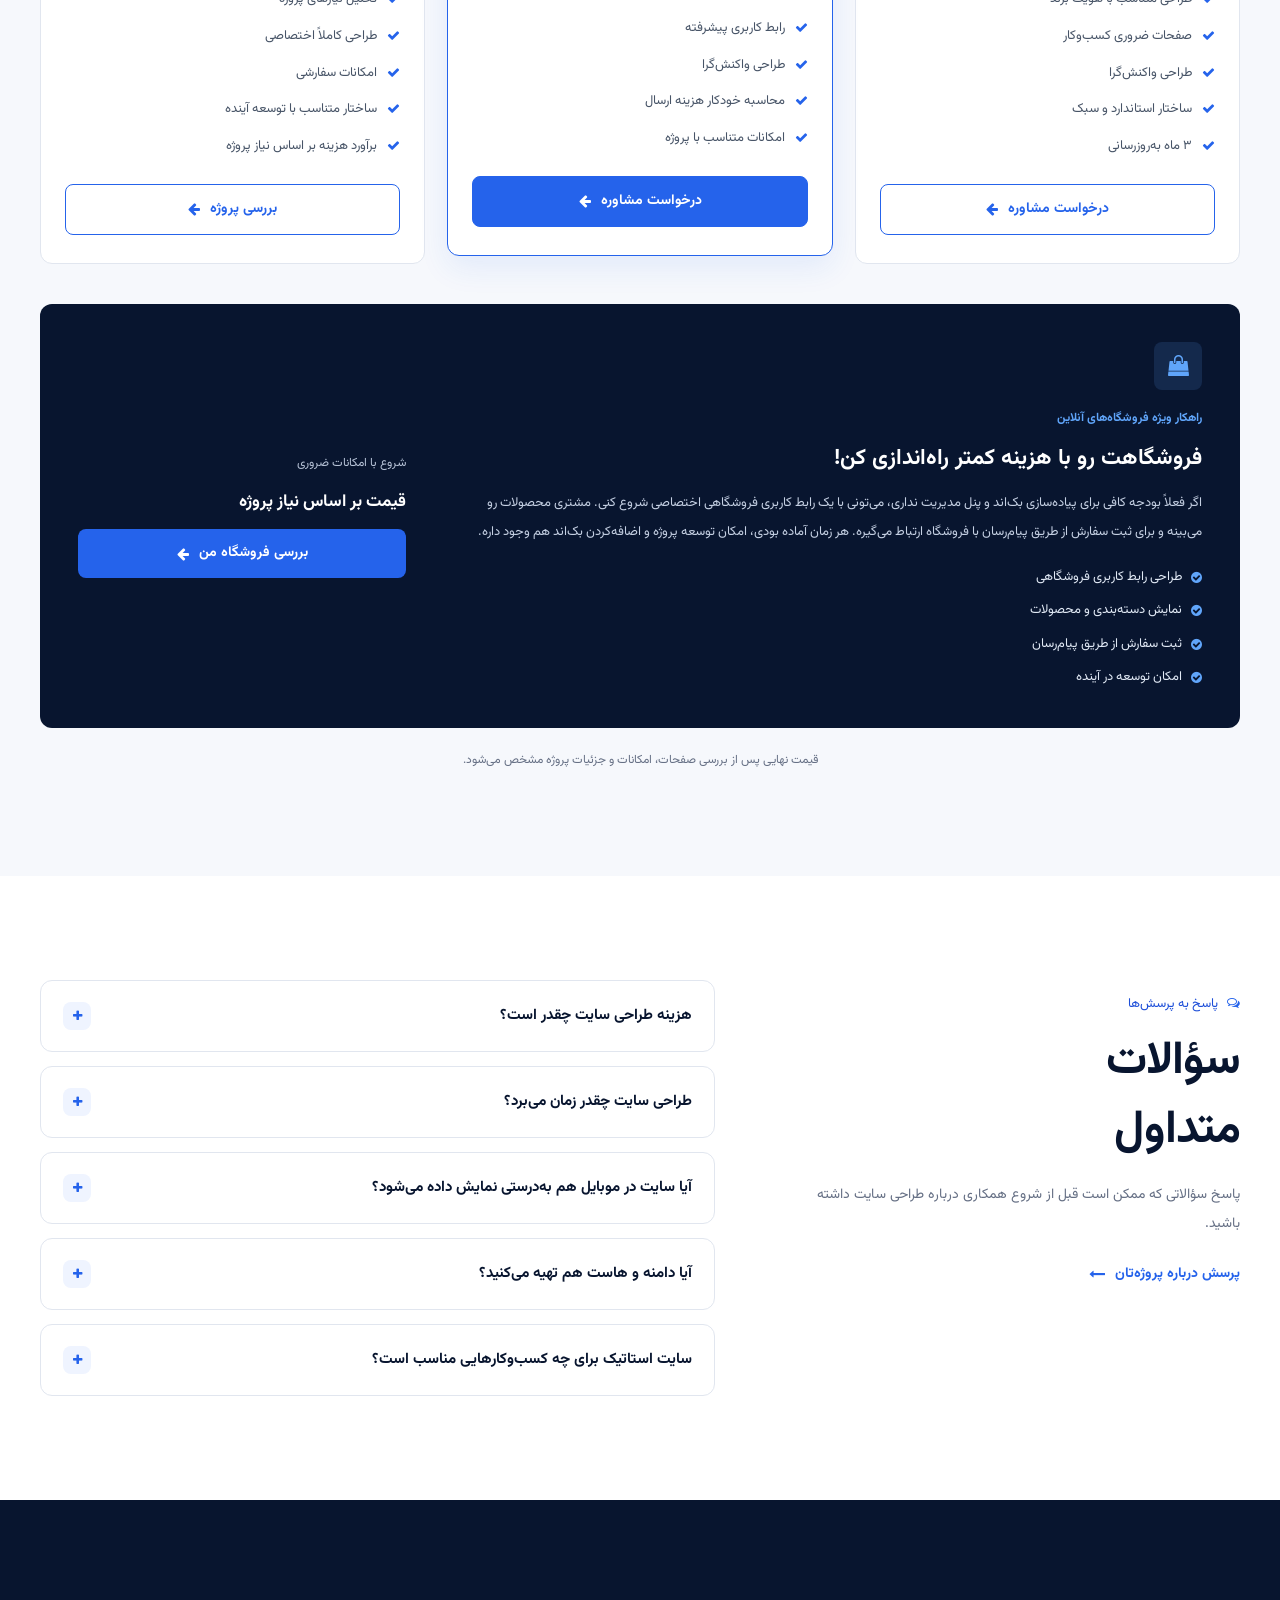
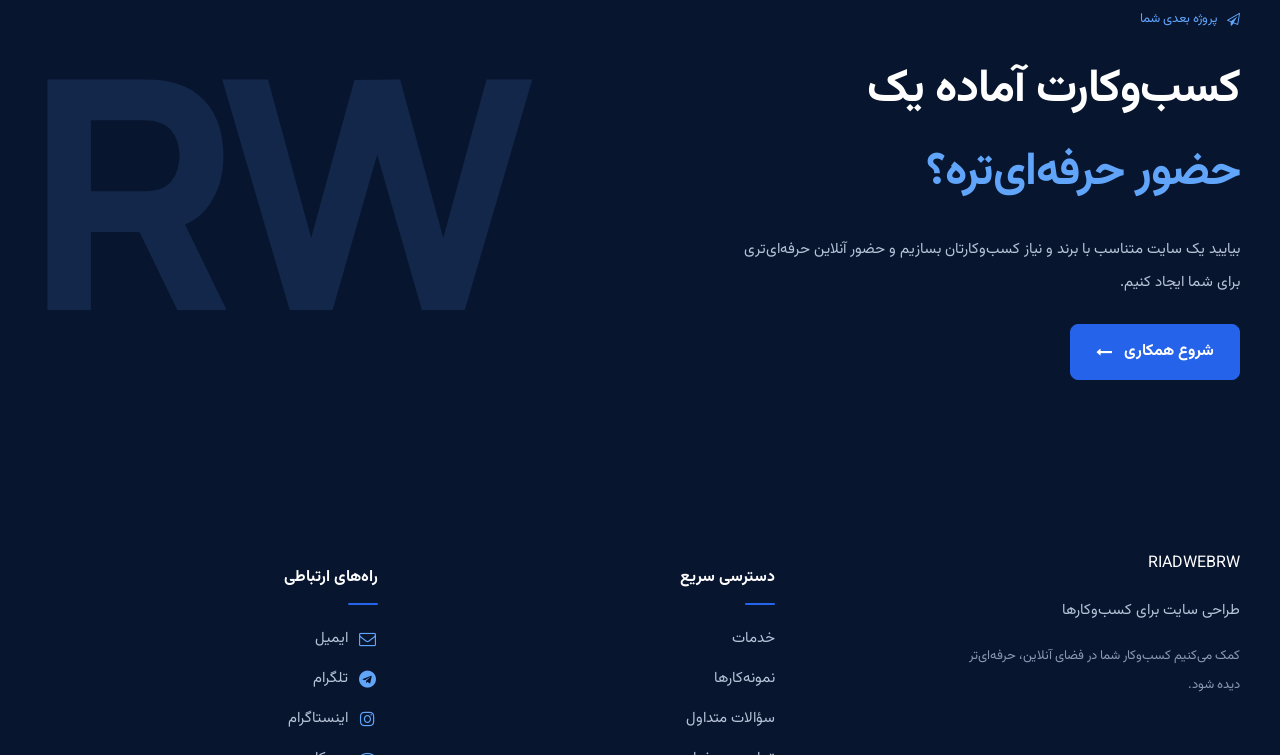
==== commit ed2aa514: "update" ====
--- a/index.html
+++ b/index.html
@@ -10,11 +10,11 @@
     <meta name="description"
         content="RIADWEB خدمات طراحی و پیاده‌سازی سایت‌های حرفه‌ای، سریع و ریسپانسیو برای کسب‌وکارها، متخصصان و برندهای محلی ارائه می‌دهد.">
     <meta name="robots" content="index,follow">
-    <!-- <link rel="canonical" href="https://riadweb.ir/"> -->
+    <link rel="canonical" href="https://riadweb.ir/">
     <meta property="og:type" content="website">
     <meta property="og:title" content="RIADWEB | طراحی سایت برای کسب‌وکارها">
     <meta property="og:description" content="سایت حرفه‌ای برای یک کسب‌وکار حرفه‌ای.">
-    <!-- <meta property="og:url" content="https://riadweb.ir/"> -->
+    <meta property="og:url" content="https://riadweb.ir/">
     <!-- icon -->
     <link rel="stylesheet" href="https://cdnjs.cloudflare.com/ajax/libs/font-awesome/4.7.0/css/font-awesome.min.css">
     <!-- font -->
@@ -31,7 +31,7 @@
 
 <body>
     <!-- request btn -->
-    <a href="" class="btn-primary btn request-btn">درخواست طراحی سایت</a>
+    <a href="request.html" class="btn-primary btn request-btn">درخواست طراحی سایت</a>
     <!-- Start Header Section -->
     <header class="header">
         <section class="container header-inner">
@@ -41,7 +41,7 @@
                 </a>
             </article>
             <button class="menu-toggle" type="button" aria-controls="primary-nav" aria-label="باز کردن منو"
-                aria-expanded="true">
+                aria-expanded="false">
                 <i class="fa fa-navicon"></i>
             </button>
             <nav class="primary-nav" id="primary-nav" aria-label="ناوبری اصلی">
@@ -51,7 +51,7 @@
                 <a href="#plans">تعرفه طراحی سایت</a>
                 <a href="#faq">سوالات متداول</a>
                 <a href="#contact">ارتباط با ما</a>
-                <a class="btn btn-primary" href="">درخواست طراحی سایت</a>
+                <a class="btn btn-primary" href="request.html">درخواست طراحی سایت</a>
             </nav>
         </section>
     </header>
@@ -73,8 +73,8 @@
                     </h1>
                     <h5>طراحی و پیاده‌سازی سایت‌های سریع، ریسپانسیو و اختصاصی برای کسب‌وکارها.</h5>
                     <div class="hero-btn">
-                        <a href="" class="btn btn-primary">مشاوره و سفارش سایت</a>
-                        <a href="" class="btn btn-outline">مشاهده نمونه کار ها</a>
+                        <a href="request.html" class="btn btn-primary">مشاوره و سفارش سایت</a>
+                        <a href="#portfolio" class="btn btn-outline">مشاهده نمونه کار ها</a>
                     </div>
                 </div>
                 <div class="hero-img">
@@ -151,28 +151,28 @@
                     <p>از معرفی کسب‌وکار تا یک صفحه فرود هدفمند؛ ساختاری روشن برای رسیدن مشتری به اطلاعات موردنیازش.</p>
                 </div>
                 <div class="services-grid">
-                    <a href="" class="services-card">
+                    <a href="request.html" class="services-card">
                         <div class="card-header">
                             <i class="fa fa-building"></i>
                             <h3>طراحی سایت شرکتی</h3>
                         </div>
                         <p>معرفی برند، خدمات، مزیت‌ها و راه‌های ارتباطی در قالبی حرفه‌ای.</p>
                     </a>
-                    <a href="" class="services-card">
+                    <a href="request.html" class="services-card">
                         <div class="card-header">
                             <i class="fa fa-briefcase"></i>
                             <h3>طراحی سایت خدماتی</h3>
                         </div>
                         <p>نمایش خدمات، پاسخ به پرسش‌های مشتریان و ساده‌کردن مسیر تماس.</p>
                     </a>
-                    <a href="" class="services-card">
+                    <a href="request.html" class="services-card">
                         <div class="card-header">
                             <i class="fa fa-window-maximize"></i>
                             <h3>طراحی لندینگ پیج</h3>
                         </div>
                         <p>صفحه‌ای متمرکز برای معرفی یک خدمت، کمپین یا پیشنهاد مشخص.</p>
                     </a>
-                    <a href="" class="services-card">
+                    <a href="request.html" class="services-card">
                         <div class="card-header">
                             <i class="fa fa-user-circle-o"></i>
                             <h3>طراحی سایت شخصی/ رزومه</h3>
@@ -189,18 +189,21 @@
             <div class="container">
                 <div class="section-heading">
                     <h2>نمونه کار ها</h2>
+                    <p>
+                        مجموعه‌ای از پروژه‌های طراحی و پیاده‌سازی‌شده برای نمایش
+                        توانایی‌های طراحی رابط کاربری و توسعه وب.</p>
                 </div>
                 <div class="portfolio-grid">
                     <!-- Project Article -->
                     <article class="project">
                         <picture>
                             <source media="(min-width: 600px)" srcset="images/dental-clinic-react.png">
-                            <img src="images/dentalsm.png" alt="نمونه کار کلینیک دندان پزشکی">
+                            <img loading="lazy" src="images/dentalsm.png" alt="نمونه کار کلینیک دندان پزشکی">
                         </picture>
                         <div class="project-footer">
                             <h3>کلینیک دندان پزشکی</h3>
                             <a href="https://m-reyhaneh-m.github.io/dental-clinic-react/" target="_blank"
-                                class="btn btn-primary">مشاهده نمونه
+                                rel="noopener noreferrer" class="btn btn-primary">مشاهده نمونه
                                 کار</a>
                         </div>
                     </article>
@@ -208,12 +211,12 @@
                     <article class="project">
                         <picture>
                             <source media="(min-width: 600px)" srcset="images/carshopmd.png">
-                            <img src="images/carshopsm.png" alt="نمونه کار نمایشگاه ماشین">
+                            <img loading="lazy" src="images/carshopsm.png" alt="نمونه کار نمایشگاه ماشین">
                         </picture>
                         <div class="project-footer">
                             <h3>نمایشگاه ماشین</h3>
                             <a href="https://m-reyhaneh-m.github.io/portfolio.github.io/projects/car-shop/index.html"
-                                target="_blank" class="btn btn-primary">مشاهده نمونه
+                                target="_blank" rel="noopener noreferrer" class="btn btn-primary">مشاهده نمونه
                                 کار</a>
                         </div>
                     </article>
@@ -221,12 +224,12 @@
                     <article class="project">
                         <picture>
                             <source media="(min-width: 600px)" srcset="images/cryptomd.png">
-                            <img src="images/cryptosm.png" alt="نمونه کار وب‌سایت خبری ارزهای دیجیتال">
+                            <img loading="lazy" src="images/cryptosm.png" alt="نمونه کار وب‌سایت خبری ارزهای دیجیتال">
                         </picture>
                         <div class="project-footer">
                             <h3>وب‌سایت خبری ارزهای دیجیتال</h3>
                             <a href="https://m-reyhaneh-m.github.io/portfolio.github.io/projects/second-project/index.html"
-                                target="_blank" class="btn btn-primary">مشاهده نمونه
+                                target="_blank" rel="noopener noreferrer" class="btn btn-primary">مشاهده نمونه
                                 کار</a>
                         </div>
                     </article>
@@ -235,12 +238,12 @@
                     <article class="project">
                         <picture>
                             <source media="(min-width: 600px)" srcset="images/adminpanelmd.png">
-                            <img src="images/adminpanelsm.png" alt="نمونه کار پنل مدیریت">
+                            <img loading="lazy" src="images/adminpanelsm.png" alt="نمونه کار پنل مدیریت">
                         </picture>
                         <div class="project-footer">
                             <h3>پنل مدیریت</h3>
                             <a href="https://m-reyhaneh-m.github.io/portfolio.github.io/projects/admin-panel/index.html"
-                                target="_blank" class="btn btn-primary">مشاهده نمونه
+                                target="_blank" rel="noopener noreferrer" class="btn btn-primary">مشاهده نمونه
                                 کار</a>
                         </div>
                     </article>
@@ -248,12 +251,12 @@
                     <article class="project">
                         <picture>
                             <source media="(min-width: 600px)" srcset="images/portfoliomd.png">
-                            <img src="images/portfoliosm.png" alt="نمونه کار رزومه شخصی">
+                            <img loading="lazy" src="images/portfoliosm.png" alt="نمونه کار رزومه شخصی">
                         </picture>
                         <div class="project-footer">
                             <h3>رزومه شخصی</h3>
                             <a href="https://m-reyhaneh-m.github.io/portfolio.github.io/" target="_blank"
-                                class="btn btn-primary">مشاهده نمونه
+                                rel="noopener noreferrer" class="btn btn-primary">مشاهده نمونه
                                 کار</a>
                         </div>
                     </article>
@@ -273,7 +276,7 @@
                     </P>
                     <h2>چرا <br> <span>ریاد وب؟</span></h2>
                     <p>تصمیم‌های طراحی باید به نیاز واقعی کسب‌وکار کمک کنند؛ نه اینکه فقط ظاهر متفاوتی بسازند.</p>
-                    <a href="" class="btn btn-outline">صحبت درمورد پروژه</a>
+                    <a href="request.html" class="btn btn-outline">صحبت درمورد پروژه</a>
                 </div>
                 <div class="why-list">
                     <article>
@@ -312,9 +315,396 @@
             </div>
         </div>
         <!-- End Why Section -->
-
+        <!-- Start Pricing Section -->
+        <section class="pricing-section section-pad" id="plans">
+            <div class="container">
+                <div class="section-heading">
+                    <div>
+                        <p class="eyebrow eyebrow-dark">
+                            <i class="fa fa-long-arrow-left"></i>
+                            تعرفه‌های طراحی سایت
+                        </p>
+                        <h2>متناسب با نیاز کسب‌وکارت انتخاب کن</h2>
+                    </div>
+                    <p>
+                        از یک سایت ساده برای معرفی کسب‌وکار تا یک وب‌سایت
+                        اختصاصی؛ مسیر مناسب خودت رو انتخاب کن.
+                    </p>
+                </div>
+
+                <div class="pricing-grid">
+                    <!-- Economic Plan -->
+                    <article class="pricing-card">
+                        <div class="pricing-card-top">
+                            <span class="pricing-icon">
+                                <i class="fa fa-rocket"></i>
+                            </span>
+                            <span class="pricing-label">شروع اقتصادی</span>
+                        </div>
+
+                        <h3>پلن اقتصادی</h3>
+                        <p class="pricing-description">
+                            برای کسب‌وکارهایی که به یک حضور آنلاین ساده و حرفه‌ای نیاز دارند.
+                        </p>
+
+                        <div class="pricing-price">
+                            <span>از</span>
+                            <strong>۲۵</strong>
+                            <span>میلیون تومان</span>
+                        </div>
+
+                        <ul class="pricing-features">
+                            <li><i class="fa fa-check"></i> طراحی متناسب با هویت برند</li>
+                            <li><i class="fa fa-check"></i> صفحات ضروری کسب‌وکار</li>
+                            <li><i class="fa fa-check"></i> طراحی واکنش‌گرا</li>
+                            <li><i class="fa fa-check"></i> ساختار استاندارد و سبک</li>
+                            <li><i class="fa fa-check"></i> ۳ ماه به‌روزرسانی</li>
+                        </ul>
+
+                        <a href="request.html" class="pricing-button">
+                            درخواست مشاوره
+                            <i class="fa fa-arrow-left"></i>
+                        </a>
+                    </article>
+
+                    <!-- Professional Plan -->
+                    <article class="pricing-card pricing-card-featured">
+                        <div class="pricing-card-top">
+                            <span class="pricing-icon">
+                                <i class="fa fa-diamond"></i>
+                            </span>
+                            <span class="pricing-label">انتخاب حرفه‌ای</span>
+                        </div>
+
+                        <h3>پلن حرفه‌ای</h3>
+                        <p class="pricing-description">
+                            برای کسب‌وکارهایی که به امکانات بیشتر و تجربه کاربری کامل‌تری نیاز دارند.
+                        </p>
+
+                        <div class="pricing-price">
+                            <span>از</span>
+                            <strong>۷۵</strong>
+                            <span>میلیون تومان</span>
+                        </div>
+
+                        <ul class="pricing-features">
+                            <li><i class="fa fa-check"></i> طراحی اختصاصی صفحات</li>
+                            <li><i class="fa fa-check"></i> رابط کاربری پیشرفته</li>
+                            <li><i class="fa fa-check"></i> طراحی واکنش‌گرا</li>
+                            <li><i class="fa fa-check"></i> محاسبه خودکار هزینه ارسال</li>
+                            <li><i class="fa fa-check"></i> امکانات متناسب با پروژه</li>
+                        </ul>
+
+                        <a href="request.html" class="pricing-button">
+                            درخواست مشاوره
+                            <i class="fa fa-arrow-left"></i>
+                        </a>
+                    </article>
+
+                    <!-- Custom Plan -->
+                    <article class="pricing-card">
+                        <div class="pricing-card-top">
+                            <span class="pricing-icon">
+                                <i class="fa fa-code"></i>
+                            </span>
+                            <span class="pricing-label">بدون محدودیت</span>
+                        </div>
+
+                        <h3>پلن اختصاصی</h3>
+                        <p class="pricing-description">
+                            برای پروژه‌هایی با نیازها، امکانات و ساختارهای خاص.
+                        </p>
+
+                        <div class="pricing-price">
+                            <span>از</span>
+                            <strong>۱۰۰</strong>
+                            <span>میلیون تومان</span>
+                        </div>
+
+                        <ul class="pricing-features">
+                            <li><i class="fa fa-check"></i> تحلیل نیازهای پروژه</li>
+                            <li><i class="fa fa-check"></i> طراحی کاملاً اختصاصی</li>
+                            <li><i class="fa fa-check"></i> امکانات سفارشی</li>
+                            <li><i class="fa fa-check"></i> ساختار متناسب با توسعه آینده</li>
+                            <li><i class="fa fa-check"></i> برآورد هزینه بر اساس نیاز پروژه</li>
+                        </ul>
+
+                        <a href="request.html" class="pricing-button">
+                            بررسی پروژه
+                            <i class="fa fa-arrow-left"></i>
+                        </a>
+                    </article>
+
+                </div>
+
+                <!-- Special Online Store Plan -->
+                <article class="pricing-special">
+                    <div class="pricing-special-content">
+                        <span class="pricing-special-icon">
+                            <i class="fa fa-shopping-bag"></i>
+                        </span>
+
+                        <span class="pricing-special-label">راهکار ویژه فروشگاه‌های آنلاین</span>
+
+                        <h3>فروشگاهت رو با هزینه کمتر راه‌اندازی کن!</h3>
+
+                        <p>
+                            اگر فعلاً بودجه کافی برای پیاده‌سازی بک‌اند و پنل مدیریت نداری،
+                            می‌تونی با یک رابط کاربری فروشگاهی اختصاصی شروع کنی.
+                            مشتری محصولات رو می‌بینه و برای ثبت سفارش از طریق پیام‌رسان
+                            با فروشگاه ارتباط می‌گیره. هر زمان آماده بودی، امکان توسعه
+                            پروژه و اضافه‌کردن بک‌اند هم وجود داره.
+                        </p>
+
+                        <ul class="pricing-special-features">
+                            <li><i class="fa fa-check-circle"></i> طراحی رابط کاربری فروشگاهی</li>
+                            <li><i class="fa fa-check-circle"></i> نمایش دسته‌بندی و محصولات</li>
+                            <li><i class="fa fa-check-circle"></i> ثبت سفارش از طریق پیام‌رسان</li>
+                            <li><i class="fa fa-check-circle"></i> امکان توسعه در آینده</li>
+                        </ul>
+                    </div>
+
+                    <div class="pricing-special-action">
+                        <span>شروع با امکانات ضروری</span>
+                        <strong>قیمت بر اساس نیاز پروژه</strong>
+                        <a href="request.html" class="pricing-special-button">
+                            بررسی فروشگاه من
+                            <i class="fa fa-arrow-left"></i>
+                        </a>
+                    </div>
+                </article>
+
+                <p class="pricing-note">
+                    قیمت نهایی پس از بررسی صفحات، امکانات و جزئیات پروژه مشخص می‌شود.
+                </p>
+
+            </div>
+        </section>
+        <!-- End Pricing Section -->
+
+        <!-- Start FAQ Section -->
+        <section class="faq-section section-pad" id="faq">
+            <div class="container faq-layout">
+
+                <div class="faq-intro">
+                    <p class="eyebrow eyebrow-dark">
+                        <i class="fa fa-comments-o" aria-hidden="true"></i>
+                        پاسخ به پرسش‌ها
+                    </p>
+
+                    <h2>سؤالات<br>متداول</h2>
+
+                    <p>
+                        پاسخ سؤالاتی که ممکن است قبل از شروع همکاری
+                        درباره طراحی سایت داشته باشید.
+                    </p>
+
+                    <a class="text-link" href="request.html">
+                        پرسش درباره پروژه‌تان
+                        <i class="fa fa-long-arrow-left" aria-hidden="true"></i>
+                    </a>
+                </div>
+
+                <div class="faq-list">
+
+                    <details>
+                        <summary>
+                            <span>هزینه طراحی سایت چقدر است؟</span>
+                            <i class="fa fa-plus faq-icon" aria-hidden="true"></i>
+                        </summary>
+                        <p>
+                            هزینه طراحی سایت به نوع پروژه، تعداد صفحات،
+                            امکانات و نیازهای کسب‌وکار شما بستگی دارد.
+                            پس از بررسی جزئیات، پیشنهاد قیمت مشخصی ارائه می‌شود.
+                        </p>
+                    </details>
+
+                    <details>
+                        <summary>
+                            <span>طراحی سایت چقدر زمان می‌برد؟</span>
+                            <i class="fa fa-plus faq-icon" aria-hidden="true"></i>
+                        </summary>
+                        <p>
+                            زمان طراحی به حجم پروژه، تعداد صفحات،
+                            آماده‌بودن محتوا و امکانات موردنیاز بستگی دارد.
+                            زمان تحویل قبل از شروع همکاری مشخص می‌شود.
+                        </p>
+                    </details>
+
+                    <details>
+                        <summary>
+                            <span>آیا سایت در موبایل هم به‌درستی نمایش داده می‌شود؟</span>
+                            <i class="fa fa-plus faq-icon" aria-hidden="true"></i>
+                        </summary>
+                        <p>
+                            بله؛ تمام سایت‌ها با رویکرد واکنش‌گرا طراحی می‌شوند
+                            تا در موبایل، تبلت و دسکتاپ تجربه کاربری مناسبی داشته باشند.
+                        </p>
+                    </details>
+
+                    <details>
+                        <summary>
+                            <span>آیا دامنه و هاست هم تهیه می‌کنید؟</span>
+                            <i class="fa fa-plus faq-icon" aria-hidden="true"></i>
+                        </summary>
+                        <p>
+                            در انتخاب و اتصال دامنه و هاست مناسب راهنمایی‌تان
+                            می‌کنیم. هزینه خرید دامنه و سرویس میزبانی
+                            جداگانه محاسبه می‌شود.
+                        </p>
+                    </details>
+
+                    <details>
+                        <summary>
+                            <span>سایت استاتیک برای چه کسب‌وکارهایی مناسب است؟</span>
+                            <i class="fa fa-plus faq-icon" aria-hidden="true"></i>
+                        </summary>
+                        <p>
+                            سایت استاتیک برای معرفی کسب‌وکار، نمایش خدمات،
+                            نمونه‌کار، اطلاعات تماس و صفحات فرود گزینه مناسبی است.
+                            برای امکاناتی مثل مدیریت سفارش و پنل کاربری،
+                            ممکن است به بک‌اند یا سیستم مدیریت محتوا نیاز داشته باشید.
+                        </p>
+                    </details>
+
+                </div>
+            </div>
+        </section>
+        <!-- End FAQ Section -->
+
+        <!-- Start Final CTA -->
+        <section class="final-cta section-dark" id="contact">
+            <div class="container cta-inner">
+
+                <div class="cta-content">
+                    <p class="eyebrow">
+                        <i class="fa fa-paper-plane-o" aria-hidden="true"></i>
+                        پروژه بعدی شما
+                    </p>
+
+                    <h2>
+                        کسب‌وکارت آماده یک
+                        <br>
+                        <span>حضور حرفه‌ای‌تره؟</span>
+                    </h2>
+
+                    <p class="cta-description">
+                        بیایید یک سایت متناسب با برند و نیاز کسب‌وکارتان بسازیم
+                        و حضور آنلاین حرفه‌ای‌تری برای شما ایجاد کنیم.
+                    </p>
+
+                    <a class="btn btn-primary cta-button" href="request.html">
+                        شروع همکاری
+                        <i class="fa fa-long-arrow-left" aria-hidden="true"></i>
+                    </a>
+                </div>
+
+                <div class="cta-brand" aria-hidden="true">
+                    <span>RW</span>
+                </div>
+
+            </div>
+        </section>
+        <!-- End Final CTA -->
     </main>
     <!-- End Main -->
+
+    <!-- Start Footer -->
+    <footer class="site-footer" id="footer">
+
+        <div class="container footer-main">
+
+            <!-- Brand -->
+            <div class="footer-brand">
+
+                <a class="brand brand-light" href="index.html">
+                    <span class="brand-mark" aria-hidden="true">RW</span>
+                    <span class="brand-name">RIAD<span>WEB</span></span>
+                </a>
+
+                <p>
+                    طراحی سایت برای کسب‌وکارها
+                </p>
+
+                <p class="footer-brand-description">
+                    کمک می‌کنیم کسب‌وکار شما در فضای آنلاین،
+                    حرفه‌ای‌تر دیده شود.
+                </p>
+
+            </div>
+
+
+            <!-- Quick Links -->
+            <div class="footer-nav">
+
+                <h2>دسترسی سریع</h2>
+
+                <a href="#services">خدمات</a>
+                <a href="#portfolio">نمونه‌کارها</a>
+                <a href="#faq">سؤالات متداول</a>
+                <a href="request.html">تماس و درخواست</a>
+
+            </div>
+
+
+            <!-- Contact -->
+            <div class="footer-contact">
+
+                <h2>راه‌های ارتباطی</h2>
+
+                <a href="mailto:riadweb.designer@gmail.com">
+                    <i class="fa fa-envelope-o" aria-hidden="true"></i>
+                    <span>ایمیل</span>
+                </a>
+
+                <a href="https://t.me/r_riad_m" target="_blank" rel="noopener noreferrer">
+                    <i class="fa fa-telegram" aria-hidden="true"></i>
+                    <span>تلگرام</span>
+                </a>
+
+                <a href="https://instagram.com/riad_web" target="_blank" rel="noopener noreferrer">
+                    <i class="fa fa-instagram" aria-hidden="true"></i>
+                    <span>اینستاگرام</span>
+                </a>
+
+                <a href="https://rubika.ir/r_riad_m" target="_blank" rel="noopener noreferrer">
+                    <i class="fa fa-commenting-o" aria-hidden="true"></i>
+                    <span>روبیکا</span>
+                </a>
+
+                <p>
+                    برای شروع همکاری، از طریق یکی از راه‌های ارتباطی
+                    با ما در تماس باشید.
+                </p>
+
+            </div>
+
+        </div>
+
+
+        <!-- Footer Bottom -->
+        <div class="container footer-bottom">
+
+            <span class="footer-copyright">
+                © 2026 RIADWEB. All rights reserved.
+            </span>
+
+            <span class="footer-credit">
+                ساخته شده با
+                <i class="fa fa-heart" aria-hidden="true"></i>
+                توسط تیم
+                <strong>RIADWEB</strong>
+            </span>
+
+            <a href="#home" class="back-to-top">
+                بازگشت به بالا
+                <i class="fa fa-arrow-up" aria-hidden="true"></i>
+            </a>
+
+        </div>
+
+    </footer>
+    <!-- End Footer -->
 </body>
 
 </html>
--- a/styles/style.css
+++ b/styles/style.css
@@ -411,8 +411,672 @@
   font-size: 12px;
   line-height: 2;
 }
-
 /* End Why Section */
+
+/* Start Pricing Section */
+.pricing-section {
+  background: var(--surface);
+}
+
+.pricing-grid {
+  display: grid;
+  grid-template-columns: 1fr;
+  gap: 18px;
+}
+
+.pricing-card {
+  display: flex;
+  flex-direction: column;
+  padding: 24px 20px;
+  background: var(--white);
+  border: 1px solid #e1e6ef;
+  border-radius: var(--radius-md);
+  transition:
+    transform 0.25s ease,
+    box-shadow 0.25s ease;
+}
+
+.pricing-card:hover {
+  transform: translateY(-4px);
+  box-shadow: 0 16px 35px rgba(8, 21, 47, 0.08);
+}
+
+.pricing-card-top {
+  display: flex;
+  align-items: center;
+  justify-content: space-between;
+  gap: 10px;
+  margin-bottom: 22px;
+}
+
+.pricing-icon {
+  display: grid;
+  place-items: center;
+  width: 46px;
+  height: 46px;
+  border-radius: var(--radius-sm);
+  background: #eff4ff;
+  color: var(--blue);
+  font-size: 20px;
+}
+
+.pricing-label {
+  color: var(--dark-blue);
+  background: #eff4ff;
+  padding: 5px 10px;
+  border-radius: 30px;
+  font-size: 11px;
+  font-weight: 700;
+}
+
+.pricing-card h3 {
+  margin: 0 0 8px;
+  font-size: 21px;
+  color: var(--navy);
+}
+
+.pricing-description {
+  color: var(--muted);
+  font-size: 13px;
+  line-height: 2;
+  margin: 0;
+  min-height: 78px;
+}
+
+.pricing-price {
+  display: flex;
+  align-items: baseline;
+  gap: 7px;
+  margin-block: 22px;
+  padding-bottom: 18px;
+  border-bottom: 1px solid #e8edf5;
+  color: var(--muted);
+  font-size: 12px;
+}
+
+.pricing-price strong {
+  color: var(--navy);
+  font-family: var(--font-en), var(--font-fa);
+  font-size: 36px;
+  font-weight: 800;
+  line-height: 1;
+}
+
+.pricing-features {
+  list-style: none;
+  padding: 0;
+  margin: 0 0 25px;
+  display: grid;
+  gap: 12px;
+}
+
+.pricing-features li {
+  display: flex;
+  align-items: flex-start;
+  gap: 10px;
+  color: #475467;
+  font-size: 13px;
+  line-height: 1.9;
+}
+
+.pricing-features li i {
+  color: var(--blue);
+  margin-top: 5px;
+  font-size: 13px;
+}
+
+.pricing-button {
+  display: flex;
+  justify-content: center;
+  align-items: center;
+  gap: 10px;
+  width: 100%;
+  margin-top: auto;
+  padding: 12px 16px;
+  border: 1px solid var(--blue);
+  border-radius: var(--radius-sm);
+  background: transparent;
+  color: var(--blue);
+  font-size: 14px;
+  font-weight: 700;
+  transition: 0.2s ease;
+}
+
+.pricing-button:hover {
+  background: var(--blue);
+  color: var(--white);
+}
+
+/* Featured Plan */
+
+.pricing-card-featured {
+  border: 1px solid var(--blue);
+  position: relative;
+  box-shadow: 0 12px 30px rgba(37, 99, 235, 0.09);
+}
+
+.pricing-card-featured .pricing-icon {
+  background: var(--blue);
+  color: var(--white);
+}
+
+.pricing-card-featured .pricing-button {
+  background: var(--blue);
+  color: var(--white);
+}
+
+.pricing-card-featured .pricing-button:hover {
+  background: var(--dark-blue);
+}
+
+/* Special Online Store Card */
+
+.pricing-special {
+  display: grid;
+  grid-template-columns: 1fr;
+  gap: 25px;
+  margin-top: 28px;
+  padding: 25px 20px;
+  border-radius: var(--radius-md);
+  background: var(--navy);
+  color: var(--white);
+}
+
+.pricing-special-content {
+  min-width: 0;
+}
+
+.pricing-special-icon {
+  display: grid;
+  place-items: center;
+  width: 48px;
+  height: 48px;
+  margin-bottom: 18px;
+  border-radius: var(--radius-sm);
+  background: rgba(96, 165, 250, 0.14);
+  color: var(--light-blue);
+  font-size: 21px;
+}
+
+.pricing-special-label {
+  display: block;
+  margin-bottom: 10px;
+  color: var(--light-blue);
+  font-size: 12px;
+  font-weight: 700;
+}
+
+.pricing-special h3 {
+  margin: 0 0 12px;
+  font-size: 22px;
+  line-height: 1.7;
+}
+
+.pricing-special-content > p {
+  margin: 0;
+  color: #c5d0e3;
+  font-size: 13px;
+  line-height: 2.2;
+}
+
+.pricing-special-features {
+  list-style: none;
+  padding: 0;
+  margin: 20px 0 0;
+  display: grid;
+  gap: 10px;
+}
+
+.pricing-special-features li {
+  display: flex;
+  align-items: flex-start;
+  gap: 9px;
+  color: #e1e9f5;
+  font-size: 13px;
+}
+
+.pricing-special-features i {
+  color: var(--light-blue);
+  margin-top: 5px;
+}
+
+.pricing-special-action {
+  display: flex;
+  flex-direction: column;
+  justify-content: center;
+  align-items: flex-start;
+  gap: 12px;
+  padding-top: 20px;
+  border-top: 1px solid rgba(255, 255, 255, 0.15);
+}
+
+.pricing-special-action > span {
+  color: #b7c3d7;
+  font-size: 12px;
+}
+
+.pricing-special-action strong {
+  font-size: 17px;
+}
+
+.pricing-special-button {
+  display: inline-flex;
+  justify-content: center;
+  align-items: center;
+  gap: 10px;
+  width: 100%;
+  padding: 12px 16px;
+  border-radius: var(--radius-sm);
+  background: var(--blue);
+  color: var(--white);
+  font-size: 14px;
+  font-weight: 700;
+  transition: 0.2s ease;
+}
+
+.pricing-special-button:hover {
+  background: var(--dark-blue);
+}
+
+.pricing-note {
+  margin: 20px 0 0;
+  text-align: center;
+  color: var(--muted);
+  font-size: 12px;
+  line-height: 2;
+}
+/* End Pricing Section */
+
+/* Start FAQ Section */
+.faq-section {
+  background-color: var(--white);
+}
+
+.faq-layout {
+  display: grid;
+  grid-template-columns: 1fr;
+  gap: 30px;
+}
+
+/* FAQ Intro */
+
+.faq-intro {
+  min-width: 0;
+}
+
+.faq-intro .eyebrow {
+  margin-bottom: 12px;
+  font-size: 13px;
+}
+
+.faq-intro .eyebrow i {
+  color: var(--blue);
+  margin-left: 6px;
+}
+
+.faq-intro h2 {
+  color: var(--navy);
+  font-size: 32px;
+  line-height: 1.5;
+  letter-spacing: -0.7px;
+  margin: 0 0 15px;
+}
+
+.faq-intro > p:not(.eyebrow) {
+  color: var(--muted);
+  font-size: 14px;
+  line-height: 2.1;
+  margin: 0 0 20px;
+}
+
+.faq-intro .text-link {
+  display: inline-flex;
+  align-items: center;
+  gap: 10px;
+  color: var(--blue);
+  font-size: 14px;
+  font-weight: 700;
+  transition: 0.2s ease;
+}
+
+.faq-intro .text-link:hover {
+  color: var(--dark-blue);
+}
+
+.faq-intro .text-link i {
+  font-size: 16px;
+  transition: transform 0.2s ease;
+}
+
+.faq-intro .text-link:hover i {
+  transform: translateX(-4px);
+}
+
+/* FAQ List */
+
+.faq-list {
+  display: flex;
+  flex-direction: column;
+  gap: 12px;
+}
+
+.faq-list details {
+  background-color: var(--white);
+  border: 1px solid #e1e6ef;
+  border-radius: var(--radius-md);
+  padding-inline: 16px;
+  transition: 0.25s ease;
+}
+
+.faq-list details:hover {
+  border-color: #b9c9e8;
+}
+
+.faq-list details[open] {
+  border-color: var(--blue);
+  box-shadow: 0 5px 18px rgba(37, 99, 235, 0.06);
+}
+
+.faq-list summary {
+  list-style: none;
+  cursor: pointer;
+  display: flex;
+  align-items: center;
+  justify-content: space-between;
+  gap: 15px;
+  padding-block: 17px;
+  color: var(--navy);
+  font-size: 14px;
+  font-weight: 700;
+  line-height: 2;
+}
+
+.faq-list summary::-webkit-details-marker {
+  display: none;
+}
+
+.faq-list summary::marker {
+  content: "";
+}
+
+.faq-icon {
+  flex-shrink: 0;
+  display: grid;
+  place-items: center;
+  width: 28px;
+  height: 28px;
+  border-radius: var(--radius-sm);
+  background-color: #eff4ff;
+  color: var(--blue);
+  font-size: 12px;
+  transition: 0.25s ease;
+}
+
+.faq-list details[open] .faq-icon {
+  background-color: var(--blue);
+  color: var(--white);
+  transform: rotate(45deg);
+}
+
+.faq-list details p {
+  color: var(--muted);
+  font-size: 13px;
+  line-height: 2.2;
+  margin: 0;
+  padding: 0 0 18px;
+  border-top: 1px solid #edf0f5;
+  padding-top: 12px;
+}
+
+.faq-list summary:focus-visible {
+  outline: 2px solid var(--blue);
+  outline-offset: 4px;
+  border-radius: var(--radius-sm);
+}
+/* End FAQ Section */
+
+/* Start Final CTA */
+.final-cta {
+  background: var(--navy);
+  color: var(--white);
+  overflow: hidden;
+  padding-block: 65px;
+}
+
+.cta-inner {
+  display: grid;
+  grid-template-columns: 1fr;
+  gap: 35px;
+  align-items: center;
+}
+
+/* Content */
+
+.cta-content {
+  text-align: center;
+}
+
+.final-cta .eyebrow {
+  display: inline-flex;
+  align-items: center;
+  gap: 9px;
+  color: var(--light-blue);
+  font-size: 13px;
+  margin-bottom: 18px;
+}
+
+.cta-inner h2 {
+  color: var(--white);
+  font-size: clamp(28px, 6vw, 48px);
+  line-height: 1.8;
+  letter-spacing: -1px;
+  margin: 0 0 18px;
+}
+
+.cta-inner h2 span {
+  color: var(--light-blue);
+}
+
+.cta-description {
+  color: #b7c3d7;
+  font-size: 14px;
+  line-height: 2.2;
+  margin: 0 auto 25px;
+}
+
+.cta-button {
+  gap: 12px;
+  min-width: 170px;
+  padding: 13px 24px;
+}
+
+.cta-button i {
+  transition: transform 0.2s ease;
+}
+
+.cta-button:hover i {
+  transform: translateX(-4px);
+}
+
+/* RW Brand */
+
+.cta-brand {
+  display: flex;
+  justify-content: center;
+  align-items: center;
+  min-width: 0;
+}
+
+.cta-brand span {
+  font-family: var(--font-en);
+  font-size: clamp(110px, 25vw, 190px);
+  font-weight: 800;
+  line-height: 1;
+  letter-spacing: -12px;
+  color: rgba(96, 165, 250, 0.13);
+  user-select: none;
+}
+/* End Final CTA */
+
+/* Start Footer */
+.site-footer {
+  background: var(--navy);
+  color: var(--white);
+  padding-top: 55px;
+  overflow: hidden;
+}
+
+.footer-main {
+  display: grid;
+  grid-template-columns: 1fr;
+  gap: 40px;
+  padding-bottom: 40px;
+}
+
+/* Footer Brand */
+.footer-brand .brand {
+  display: inline-flex;
+  align-items: center;
+  text-decoration: none;
+}
+
+.footer-brand > p {
+  color: #b7c3d7;
+  font-size: 14px;
+  margin-top: 18px;
+  margin-bottom: 8px;
+}
+
+.footer-brand .footer-brand-description {
+  color: #8999b3;
+  font-size: 13px;
+  line-height: 2.2;
+  max-width: 280px;
+}
+
+/* Footer Titles */
+.footer-nav h2,
+.footer-contact h2 {
+  color: var(--white);
+  font-size: 16px;
+  font-weight: 700;
+  margin-bottom: 20px;
+}
+
+.footer-nav h2::after,
+.footer-contact h2::after {
+  content: "";
+  display: block;
+  width: 30px;
+  height: 2px;
+  background: var(--blue);
+  margin-top: 10px;
+  border-radius: 5px;
+}
+
+/* Footer Links */
+.footer-nav,
+.footer-contact {
+  display: flex;
+  flex-direction: column;
+  align-items: flex-start;
+}
+
+.footer-nav a,
+.footer-contact a {
+  color: #b7c3d7;
+  font-size: 14px;
+  text-decoration: none;
+  margin-bottom: 13px;
+  transition: 0.2s ease;
+}
+
+.footer-nav a:hover,
+.footer-contact a:hover {
+  color: var(--light-blue);
+  transform: translateX(-4px);
+}
+
+/* Contact Links */
+.footer-contact a {
+  display: inline-flex;
+  align-items: center;
+  gap: 10px;
+}
+
+.footer-contact a i {
+  color: var(--light-blue);
+  font-size: 17px;
+  width: 20px;
+  text-align: center;
+}
+
+.footer-contact > p {
+  color: #8999b3;
+  font-size: 13px;
+  line-height: 2.2;
+  max-width: 280px;
+  margin-top: 8px;
+}
+
+/* Footer Bottom */
+.footer-bottom {
+  display: flex;
+  flex-direction: column;
+  align-items: center;
+  justify-content: center;
+  gap: 14px;
+  padding-block: 22px;
+  border-top: 1px solid rgba(255, 255, 255, 0.1);
+  text-align: center;
+}
+
+.footer-copyright {
+  color: #8999b3;
+  font-family: var(--font-en);
+  font-size: 11px;
+}
+
+.footer-credit {
+  color: #8999b3;
+  font-size: 12px;
+}
+
+.footer-credit i {
+  color: var(--light-blue);
+  font-size: 11px;
+  margin-inline: 3px;
+}
+
+.footer-credit strong {
+  color: var(--light-blue);
+  font-family: var(--font-en);
+  margin-inline-start: 3px;
+}
+
+/* Back To Top */
+.back-to-top {
+  display: inline-flex;
+  align-items: center;
+  gap: 9px;
+  color: var(--light-blue);
+  font-size: 13px;
+  text-decoration: none;
+  transition: 0.2s ease;
+}
+
+.back-to-top:hover {
+  color: var(--white);
+}
+
+.back-to-top i {
+  transition: transform 0.2s ease;
+}
+
+.back-to-top:hover i {
+  transform: translateY(-4px);
+}
+/* End Footer */
 
 /* Media */
 @media (max-width: 767px) {
@@ -490,6 +1154,51 @@
   .why-list article h3 {
     font-size: 16px;
   }
+  /* Pricing Section */
+  .pricing-grid {
+    grid-template-columns: repeat(2, minmax(0, 1fr));
+    gap: 20px;
+  }
+
+  .pricing-card {
+    padding: 25px;
+  }
+
+  .pricing-special {
+    padding: 30px;
+  }
+
+  .pricing-special-action {
+    flex-direction: row;
+    align-items: center;
+    justify-content: space-between;
+    flex-wrap: wrap;
+  }
+
+  .pricing-special-button {
+    width: auto;
+  }
+  /* FAQ Section */
+  .faq-layout {
+    gap: 35px;
+  }
+
+  .faq-intro h2 {
+    font-size: 38px;
+  }
+
+  .faq-list details {
+    padding-inline: 20px;
+  }
+
+  /* Final CTA */
+  .final-cta {
+    padding-block: 80px;
+  }
+
+  .cta-description {
+    font-size: 15px;
+  }
 }
 
 /* Medium devices (landscape tablets, 768px and up) */
@@ -557,7 +1266,7 @@
   /* Services */
   .services-grid {
     display: grid;
-    grid-template-columns: repeat(4, 1fr);
+    grid-template-columns: repeat(3, 1fr);
     gap: 16px;
   }
 
@@ -576,6 +1285,79 @@
   .why-title h2 br {
     display: block;
   }
+  /* Pricing Section */
+  .pricing-grid {
+    grid-template-columns: repeat(3, minmax(0, 1fr));
+    align-items: stretch;
+    gap: 22px;
+  }
+
+  .pricing-card {
+    padding: 28px 24px;
+  }
+
+  .pricing-card-featured {
+    transform: translateY(-8px);
+  }
+
+  .pricing-card-featured:hover {
+    transform: translateY(-12px);
+  }
+
+  .pricing-special {
+    grid-template-columns: minmax(0, 1.6fr) minmax(240px, 0.7fr);
+    align-items: center;
+    gap: 45px;
+    padding: 38px;
+    margin-top: 40px;
+  }
+
+  .pricing-special-action {
+    flex-direction: column;
+    align-items: stretch;
+    padding: 0;
+    border: 0;
+  }
+
+  /* FAQ Section */
+  .faq-layout {
+    grid-template-columns: 0.8fr 1.2fr;
+    align-items: start;
+    gap: 55px;
+  }
+
+  .faq-intro {
+    position: sticky;
+    top: 120px;
+  }
+
+  .faq-intro h2 {
+    font-size: 42px;
+  }
+
+  .faq-list summary {
+    font-size: 15px;
+    padding-block: 20px;
+  }
+
+  .faq-list details p {
+    font-size: 14px;
+  }
+
+  /* Footer */
+  .site-footer {
+    padding-top: 65px;
+  }
+  .footer-main {
+    grid-template-columns: 1.2fr 1fr 1fr;
+    gap: 30px;
+    padding-bottom: 50px;
+  }
+  .footer-bottom {
+    flex-direction: row;
+    justify-content: space-between;
+    text-align: right;
+  }
 }
 
 /* Large devices (laptops/desktops, 992px and up) */
@@ -588,6 +1370,80 @@
     grid-template-columns: repeat(5, 1fr);
     gap: 18px;
   }
+  /* Services */
+  .services-grid {
+    grid-template-columns: repeat(4, 1fr);
+  } 
+  
+  /* Pricing Section */
+  .pricing-grid {
+    grid-template-columns: repeat(3, minmax(0, 1fr));
+  }
+  
+  /* FAQ Section */
+  .faq-layout {
+    gap: 75px;
+  }
+
+  .faq-intro h2 {
+    font-size: 46px;
+  }
+
+  .faq-list {
+    gap: 14px;
+  }
+
+  .faq-list details {
+    padding-inline: 22px;
+  }
+  /* Final CTA */
+  .final-cta {
+    padding-block: 95px;
+  }
+
+  .cta-inner {
+    grid-template-columns: 1.2fr 0.8fr;
+    gap: 50px;
+  }
+
+  .cta-content {
+    text-align: right;
+  }
+
+  .cta-inner h2 {
+    font-size: 46px;
+  }
+
+  .cta-description {
+    margin-inline: 0;
+    max-width: 520px;
+  }
+
+  .cta-brand span {
+    font-size: clamp(200px, 25vw, 320px);
+    letter-spacing: -20px;
+  }
+
+  /* Footer */
+  .site-footer {
+    padding-top: 75px;
+  }
+  .footer-main {
+    gap: 60px;
+  }
+  .footer-nav a,
+  .footer-contact a {
+    font-size: 15px;
+  }
+  .footer-brand > p {
+    font-size: 15px;
+  }
+  .footer-copyright {
+    font-size: 12px;
+  }
+  .footer-credit {
+    font-size: 13px;
+  }
 }
 
 /* Extra large devices (large laptops and desktops, 1200px and up) */
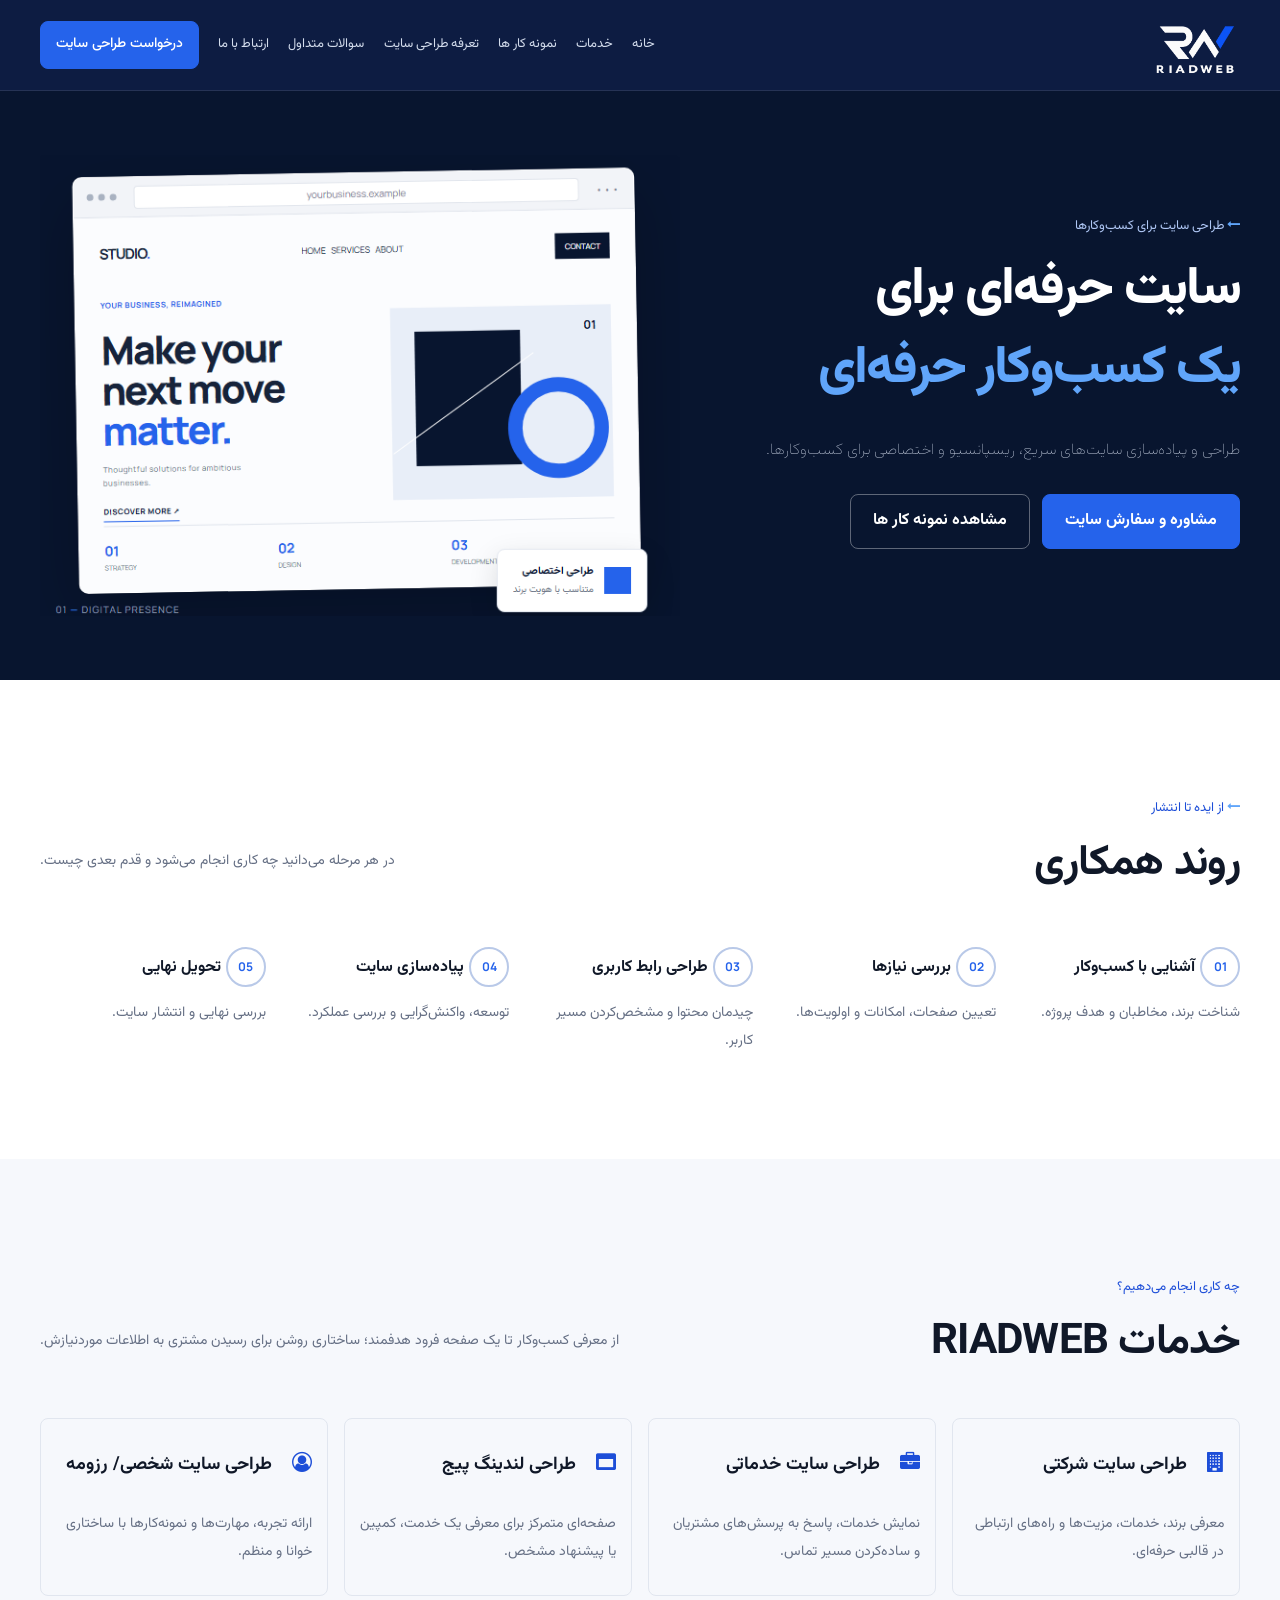
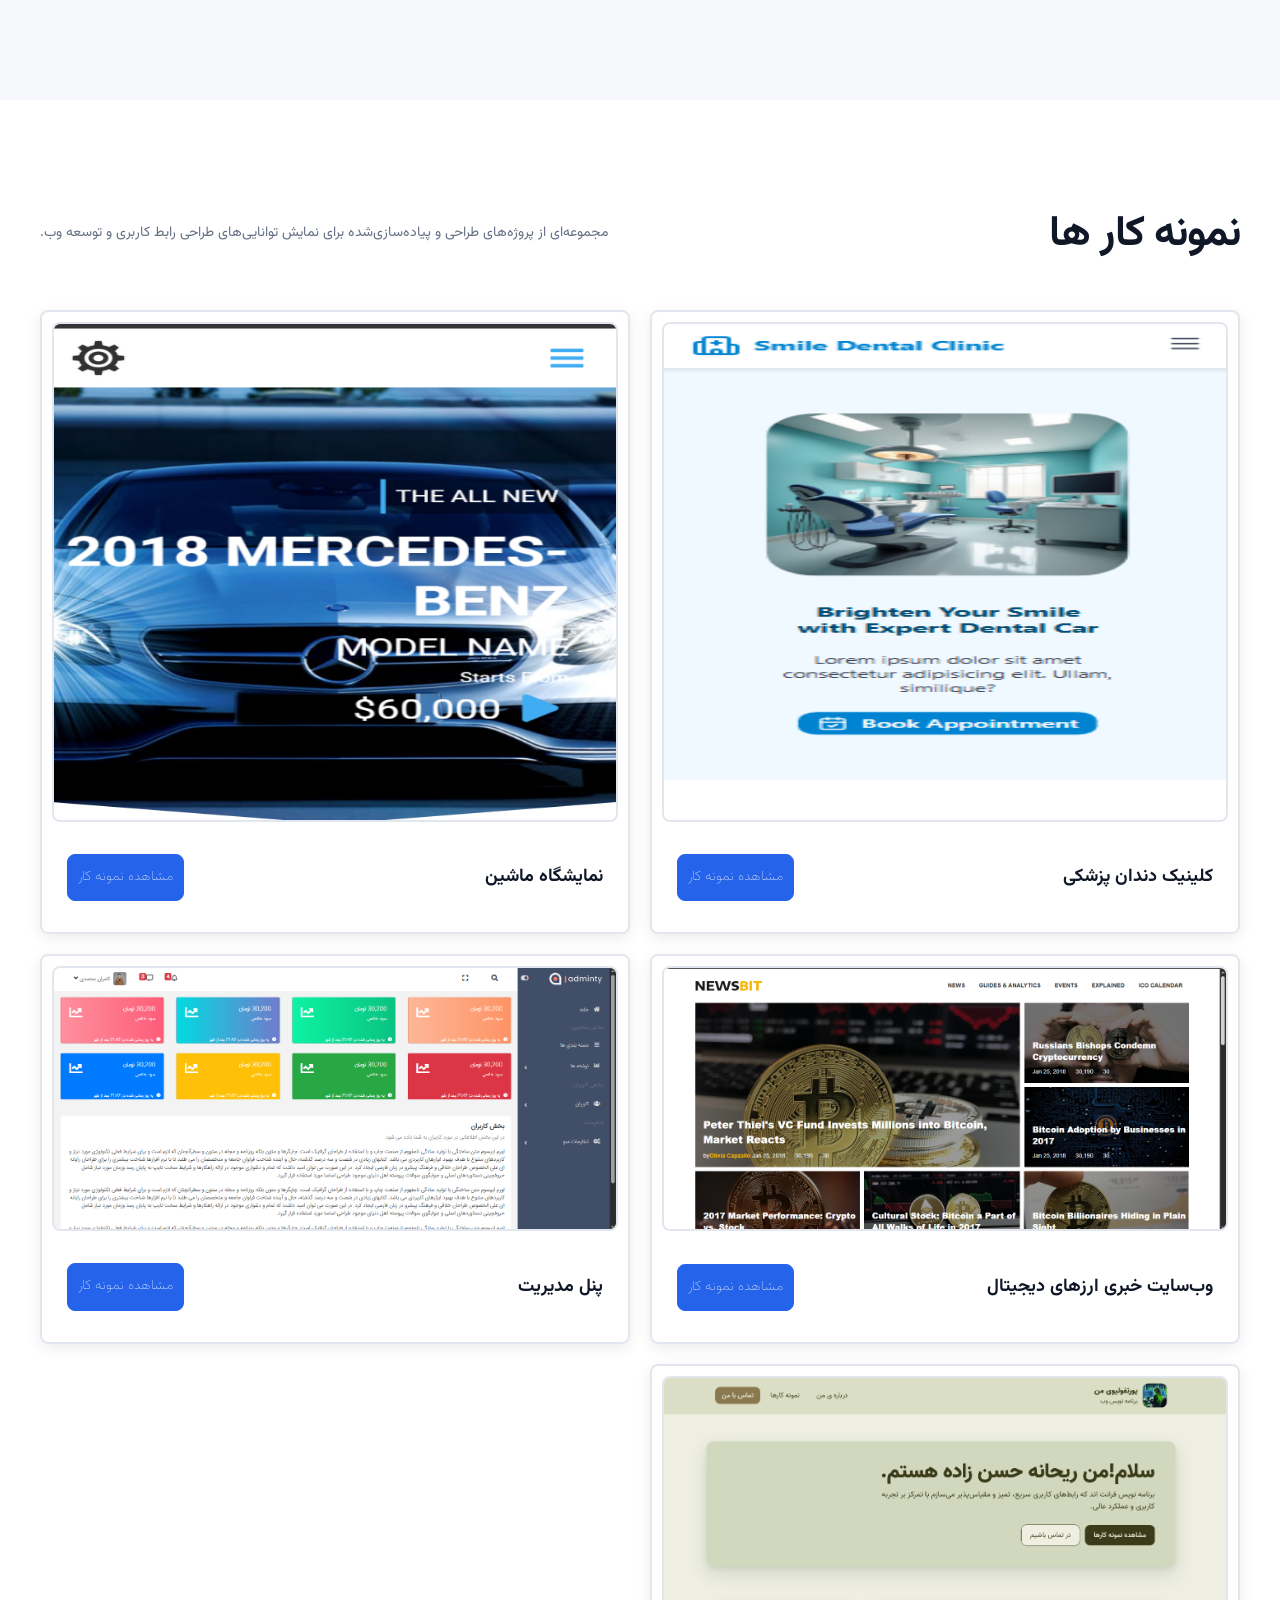
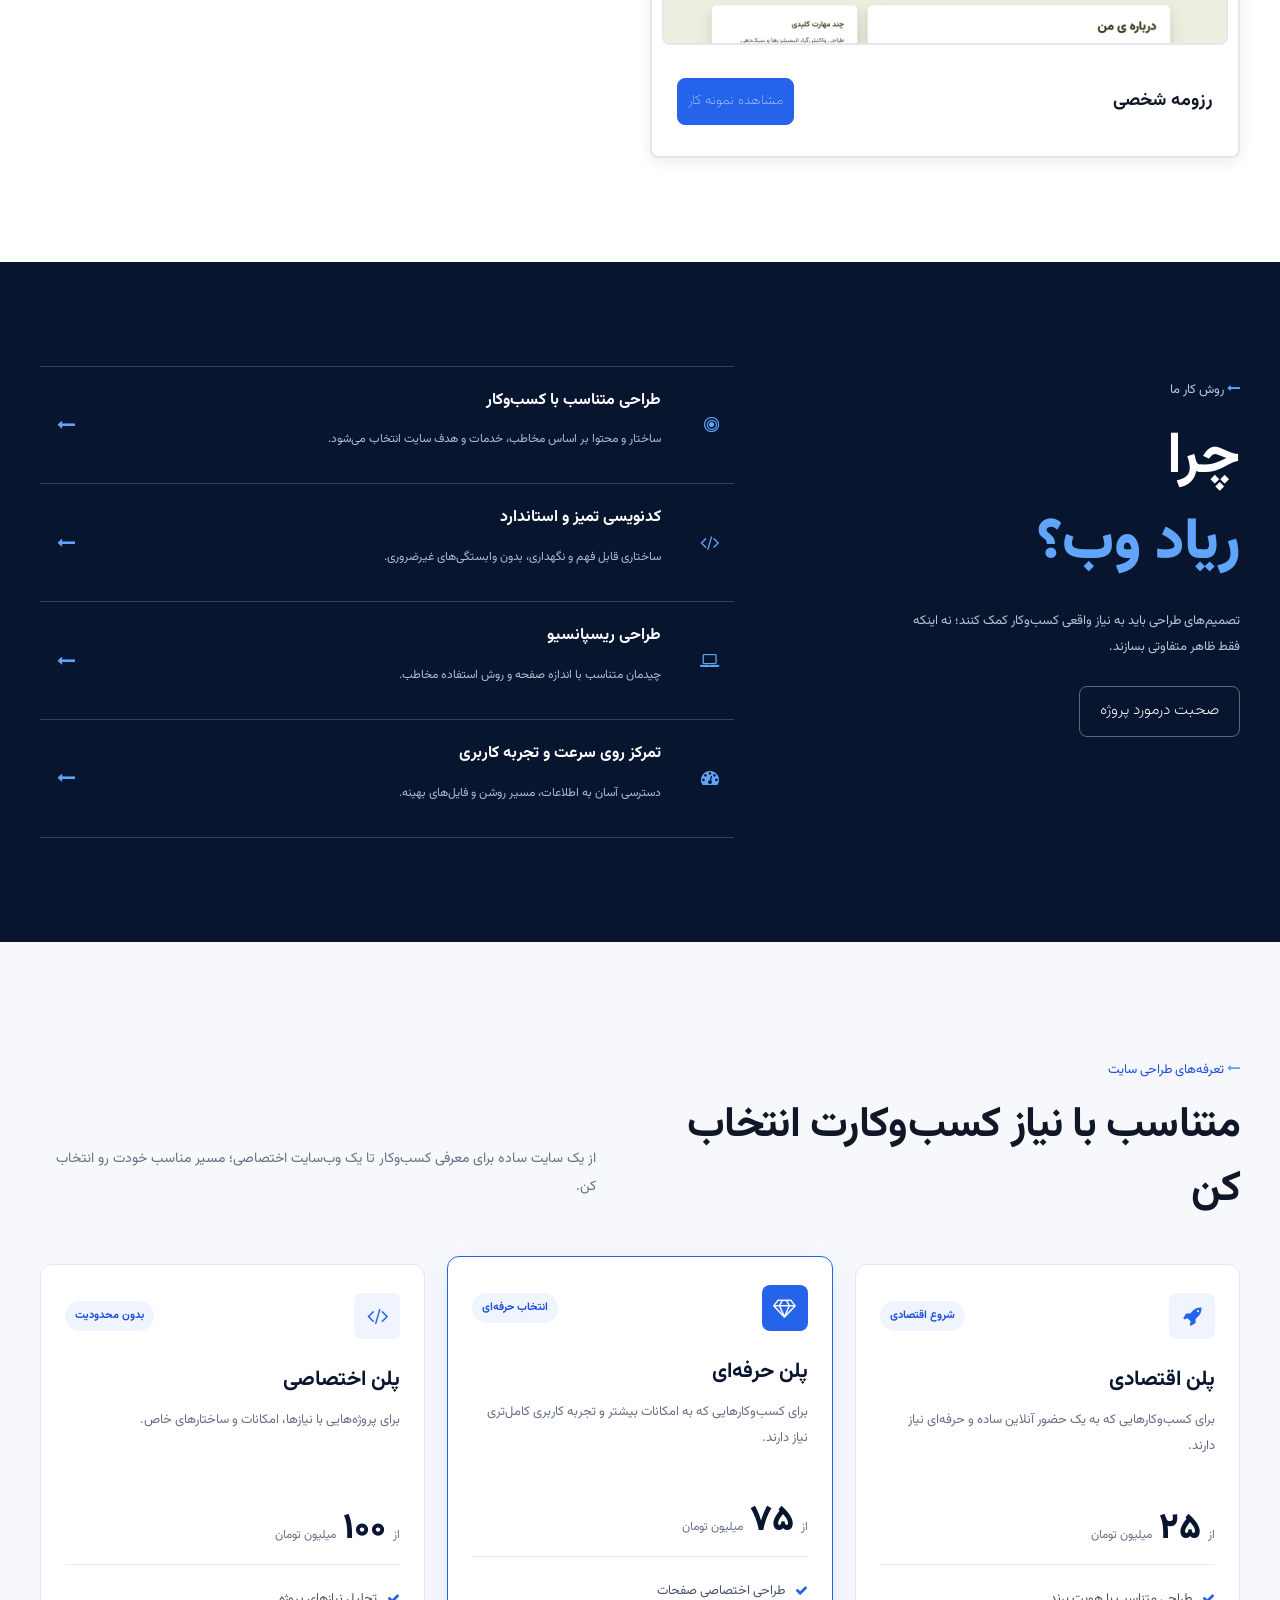
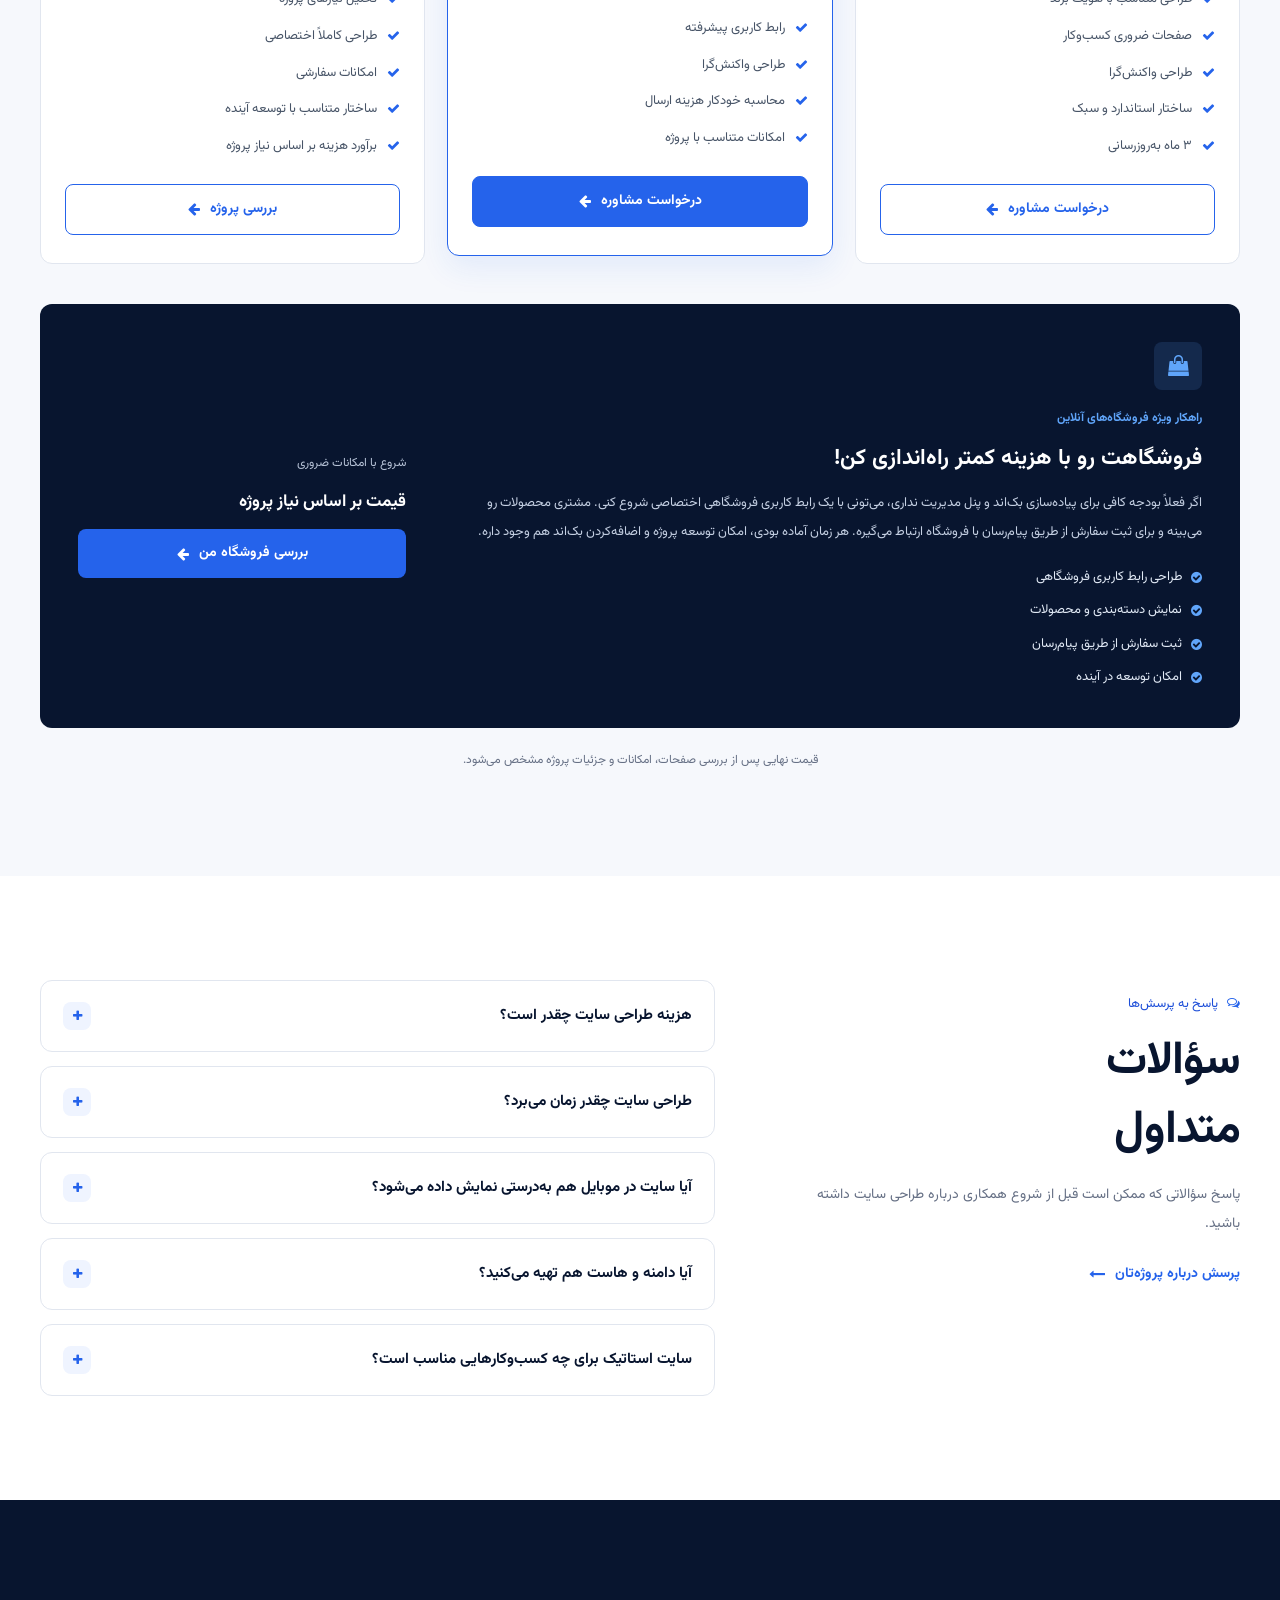
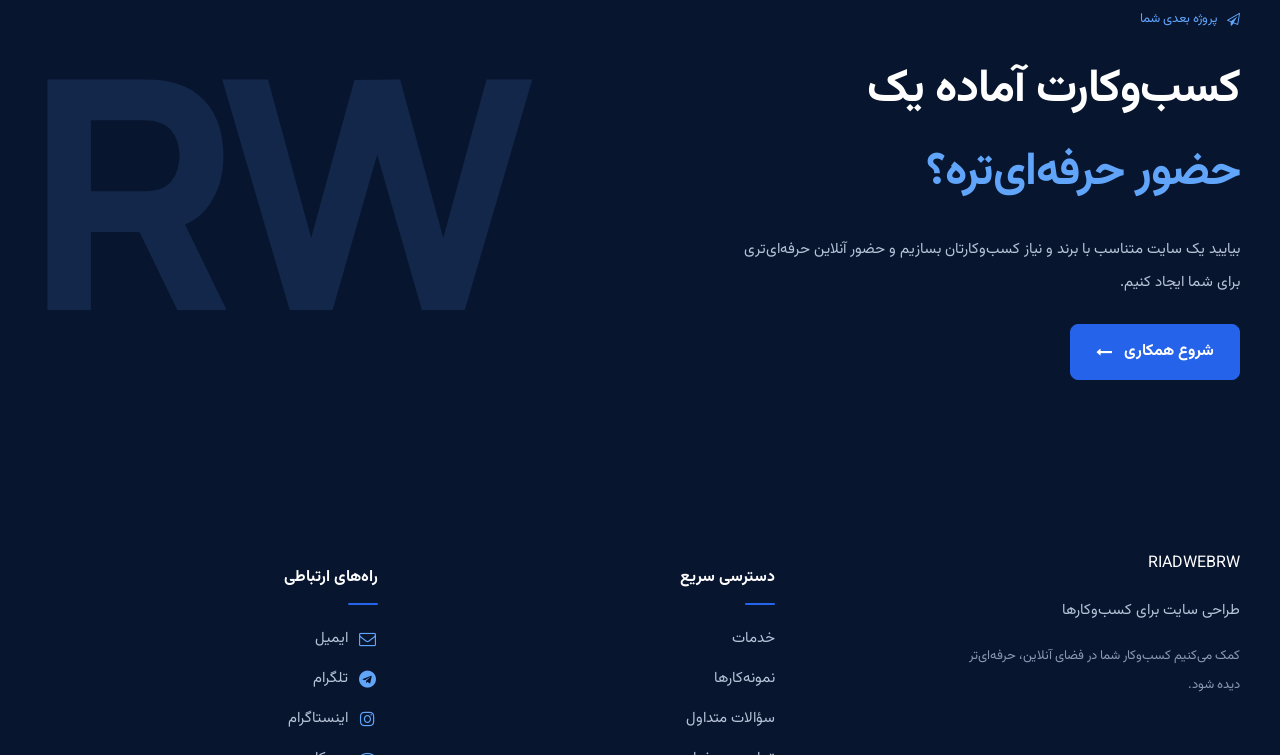
==== commit 0141e441: "update" ====
--- a/index.html
+++ b/index.html
@@ -6,15 +6,18 @@
     <meta name="viewport" content="width=device-width, initial-scale=1.0">
     <meta name="theme-color" content="#08152F">
     <link rel="icon" type="image/png" href="images/LogoRiad.png">
-    <title>طراحی سایت برای کسب‌وکارها | RIADWEB</title>
-    <meta name="description"
-        content="RIADWEB خدمات طراحی و پیاده‌سازی سایت‌های حرفه‌ای، سریع و ریسپانسیو برای کسب‌وکارها، متخصصان و برندهای محلی ارائه می‌دهد.">
+    <title>طراحی سایت برای کسب‌وکارها | ریاد وب</title>
+    <meta name="description" content="طراحی سایت برای کسب‌وکارها با ریادوب
+    طراحی سایت شرکتی، خدماتی و فروشگاهی با رابط کاربری
+    مدرن، ریسپانسیو و متناسب با نیاز برند شما.">
     <meta name="robots" content="index,follow">
     <link rel="canonical" href="https://riadweb.ir/">
     <meta property="og:type" content="website">
     <meta property="og:title" content="RIADWEB | طراحی سایت برای کسب‌وکارها">
     <meta property="og:description" content="سایت حرفه‌ای برای یک کسب‌وکار حرفه‌ای.">
     <meta property="og:url" content="https://riadweb.ir/">
+    <meta property="og:image" content="https://riadweb.ir/images/LogoRiad.png">
+    <meta property="og:image:alt" content="لوگوی برند RIADWEB">
     <!-- icon -->
     <link rel="stylesheet" href="https://cdnjs.cloudflare.com/ajax/libs/font-awesome/4.7.0/css/font-awesome.min.css">
     <!-- font -->
